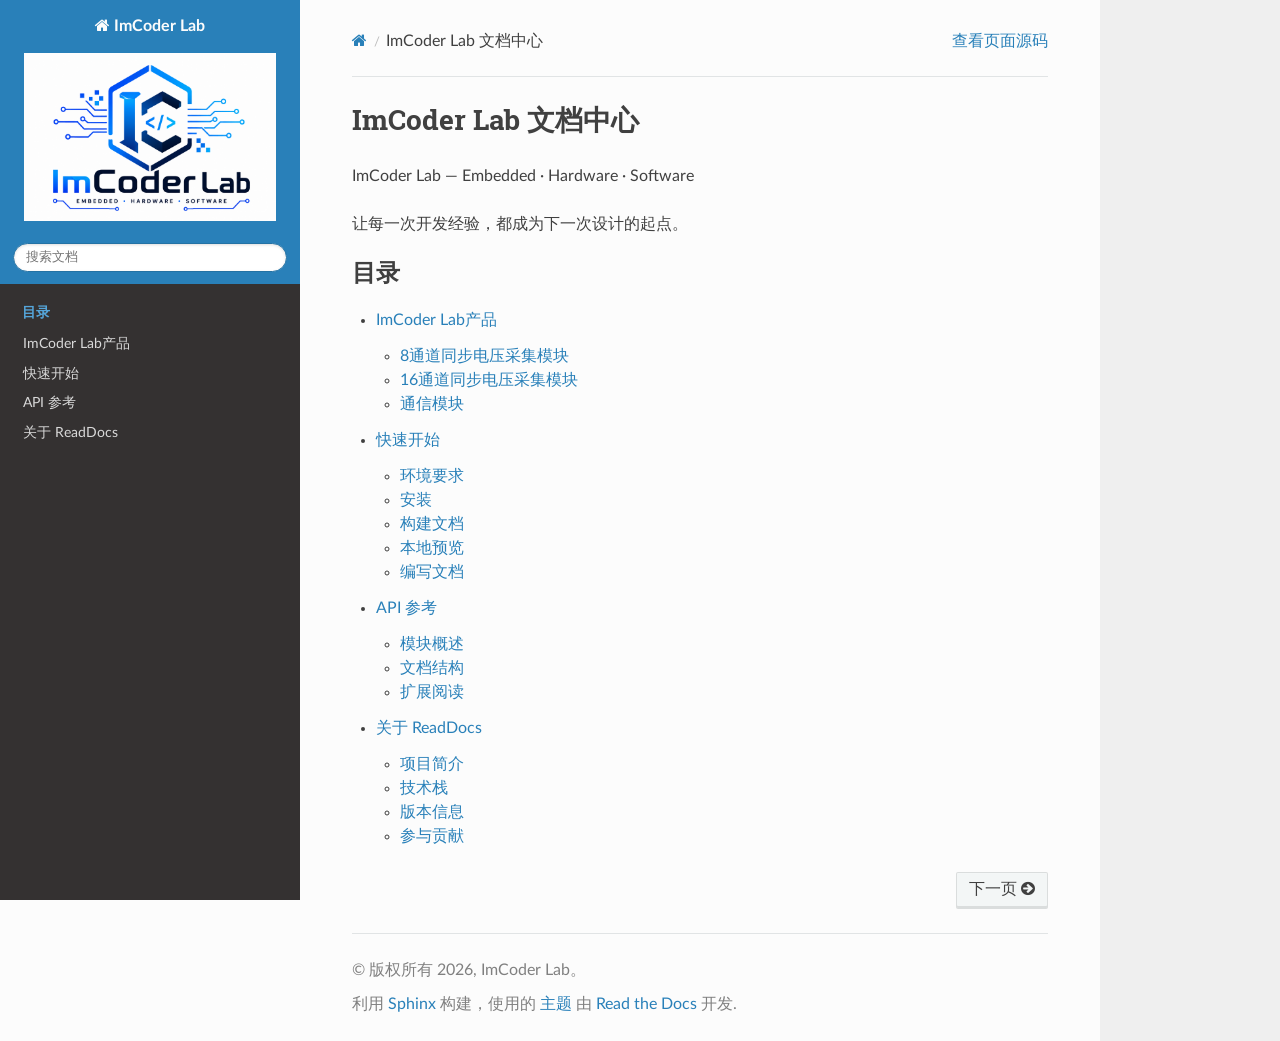
==== index.html @ 56fe459a "deploy: b90e2e3e01187cd145801e1b034f54eebf0fd75b" ====
<!DOCTYPE html>
<html class="writer-html5" lang="zh-CN" data-content_root="./">
<head>
  <meta charset="utf-8" /><meta name="viewport" content="width=device-width, initial-scale=1" />

  <meta name="viewport" content="width=device-width, initial-scale=1.0" />
  <title>ImCoder Lab 文档中心 &mdash; ImCoder Lab V1.0 文档</title>
      <link rel="stylesheet" type="text/css" href="_static/pygments.css?v=b86133f3" />
      <link rel="stylesheet" type="text/css" href="_static/css/theme.css?v=9edc463e" />
      <link rel="stylesheet" type="text/css" href="_static/custom.css?v=e322a08d" />

  
      <script src="_static/jquery.js?v=5d32c60e"></script>
      <script src="_static/_sphinx_javascript_frameworks_compat.js?v=2cd50e6c"></script>
      <script src="_static/documentation_options.js?v=3f0bcac8"></script>
      <script src="_static/doctools.js?v=fd6eb6e6"></script>
      <script src="_static/sphinx_highlight.js?v=6ffebe34"></script>
      <script src="_static/translations.js?v=540d3cec"></script>
    <script src="_static/js/theme.js"></script>
    <link rel="author" title="关于此文档" href="about.html" />
    <link rel="index" title="索引" href="genindex.html" />
    <link rel="search" title="搜索" href="search.html" />
    <link rel="next" title="ImCoder Lab产品" href="COYOO/index.html" /> 
</head>

<body class="wy-body-for-nav"> 
  <div class="wy-grid-for-nav">
    <nav data-toggle="wy-nav-shift" class="wy-nav-side">
      <div class="wy-side-scroll">
        <div class="wy-side-nav-search" >

          
          
          <a href="#" class="icon icon-home">
            ImCoder Lab
              <img src="_static/logo.svg" class="logo" alt="Logo"/>
          </a>
<div role="search">
  <form id="rtd-search-form" class="wy-form" action="search.html" method="get">
    <input type="text" name="q" placeholder="搜索文档" aria-label="搜索文档" />
    <input type="hidden" name="check_keywords" value="yes" />
    <input type="hidden" name="area" value="default" />
  </form>
</div>
        </div><div class="wy-menu wy-menu-vertical" data-spy="affix" role="navigation" aria-label="导航菜单">
              <p class="caption" role="heading"><span class="caption-text">目录</span></p>
<ul>
<li class="toctree-l1"><a class="reference internal" href="COYOO/index.html">ImCoder Lab产品</a></li>
<li class="toctree-l1"><a class="reference internal" href="quickstart.html">快速开始</a></li>
<li class="toctree-l1"><a class="reference internal" href="api.html">API 参考</a></li>
<li class="toctree-l1"><a class="reference internal" href="about.html">关于 ReadDocs</a></li>
</ul>

        </div>
      </div>
    </nav>

    <section data-toggle="wy-nav-shift" class="wy-nav-content-wrap"><nav class="wy-nav-top" aria-label="移动版导航菜单" >
          <i data-toggle="wy-nav-top" class="fa fa-bars"></i>
          <a href="#">ImCoder Lab</a>
      </nav>

      <div class="wy-nav-content">
        <div class="rst-content">
          <div role="navigation" aria-label="页面导航">
  <ul class="wy-breadcrumbs">
      <li><a href="#" class="icon icon-home" aria-label="Home"></a></li>
      <li class="breadcrumb-item active">ImCoder Lab 文档中心</li>
      <li class="wy-breadcrumbs-aside">
            <a href="_sources/index.rst.txt" rel="nofollow"> 查看页面源码</a>
      </li>
  </ul>
  <hr/>
</div>
          <div role="main" class="document" itemscope="itemscope" itemtype="http://schema.org/Article">
           <div itemprop="articleBody">
             
  <section id="imcoder-lab">
<h1>ImCoder Lab 文档中心<a class="headerlink" href="#imcoder-lab" title="链接到此标题。"></a></h1>
<p>ImCoder Lab — Embedded · Hardware · Software</p>
<p>让每一次开发经验，都成为下一次设计的起点。</p>
<div class="toctree-wrapper compound">
<p class="caption" role="heading"><span class="caption-text">目录</span></p>
<ul>
<li class="toctree-l1"><a class="reference internal" href="COYOO/index.html">ImCoder Lab产品</a><ul>
<li class="toctree-l2"><a class="reference internal" href="COYOO/COYOO.html">8通道同步电压采集模块</a></li>
<li class="toctree-l2"><a class="reference internal" href="COYOO/COYOO.html#id2">16通道同步电压采集模块</a></li>
<li class="toctree-l2"><a class="reference internal" href="COYOO/imod.html">通信模块</a></li>
</ul>
</li>
<li class="toctree-l1"><a class="reference internal" href="quickstart.html">快速开始</a><ul>
<li class="toctree-l2"><a class="reference internal" href="quickstart.html#id2">环境要求</a></li>
<li class="toctree-l2"><a class="reference internal" href="quickstart.html#id3">安装</a></li>
<li class="toctree-l2"><a class="reference internal" href="quickstart.html#id4">构建文档</a></li>
<li class="toctree-l2"><a class="reference internal" href="quickstart.html#id5">本地预览</a></li>
<li class="toctree-l2"><a class="reference internal" href="quickstart.html#id6">编写文档</a></li>
</ul>
</li>
<li class="toctree-l1"><a class="reference internal" href="api.html">API 参考</a><ul>
<li class="toctree-l2"><a class="reference internal" href="api.html#id1">模块概述</a></li>
<li class="toctree-l2"><a class="reference internal" href="api.html#id2">文档结构</a></li>
<li class="toctree-l2"><a class="reference internal" href="api.html#id3">扩展阅读</a></li>
</ul>
</li>
<li class="toctree-l1"><a class="reference internal" href="about.html">关于 ReadDocs</a><ul>
<li class="toctree-l2"><a class="reference internal" href="about.html#id1">项目简介</a></li>
<li class="toctree-l2"><a class="reference internal" href="about.html#id2">技术栈</a></li>
<li class="toctree-l2"><a class="reference internal" href="about.html#id3">版本信息</a></li>
<li class="toctree-l2"><a class="reference internal" href="about.html#id4">参与贡献</a></li>
</ul>
</li>
</ul>
</div>
</section>


           </div>
          </div>
          <footer><div class="rst-footer-buttons" role="navigation" aria-label="页脚">
        <a href="COYOO/index.html" class="btn btn-neutral float-right" title="ImCoder Lab产品" accesskey="n" rel="next">下一页 <span class="fa fa-arrow-circle-right" aria-hidden="true"></span></a>
    </div>

  <hr/>

  <div role="contentinfo">
    <p>&#169; 版权所有 2026, ImCoder Lab。</p>
  </div>

  利用 <a href="https://www.sphinx-doc.org/">Sphinx</a> 构建，使用的 
    <a href="https://github.com/readthedocs/sphinx_rtd_theme">主题</a>
    由 <a href="https://readthedocs.org">Read the Docs</a> 开发.
   

</footer>
        </div>
      </div>
    </section>
  </div>
  <script>
      jQuery(function () {
          SphinxRtdTheme.Navigation.enable(true);
      });
  </script> 

</body>
</html>
---- _static/pygments.css ----
pre { line-height: 125%; }
td.linenos .normal { color: inherit; background-color: transparent; padding-left: 5px; padding-right: 5px; }
span.linenos { color: inherit; background-color: transparent; padding-left: 5px; padding-right: 5px; }
td.linenos .special { color: #000000; background-color: #ffffc0; padding-left: 5px; padding-right: 5px; }
span.linenos.special { color: #000000; background-color: #ffffc0; padding-left: 5px; padding-right: 5px; }
.highlight .hll { background-color: #ffffcc }
.highlight { background: #f8f8f8; }
.highlight .c { color: #3D7B7B; font-style: italic } /* Comment */
.highlight .err { border: 1px solid #F00 } /* Error */
.highlight .k { color: #008000; font-weight: bold } /* Keyword */
.highlight .o { color: #666 } /* Operator */
.highlight .ch { color: #3D7B7B; font-style: italic } /* Comment.Hashbang */
.highlight .cm { color: #3D7B7B; font-style: italic } /* Comment.Multiline */
.highlight .cp { color: #9C6500 } /* Comment.Preproc */
.highlight .cpf { color: #3D7B7B; font-style: italic } /* Comment.PreprocFile */
.highlight .c1 { color: #3D7B7B; font-style: italic } /* Comment.Single */
.highlight .cs { color: #3D7B7B; font-style: italic } /* Comment.Special */
.highlight .gd { color: #A00000 } /* Generic.Deleted */
.highlight .ge { font-style: italic } /* Generic.Emph */
.highlight .ges { font-weight: bold; font-style: italic } /* Generic.EmphStrong */
.highlight .gr { color: #E40000 } /* Generic.Error */
.highlight .gh { color: #000080; font-weight: bold } /* Generic.Heading */
.highlight .gi { color: #008400 } /* Generic.Inserted */
.highlight .go { color: #717171 } /* Generic.Output */
.highlight .gp { color: #000080; font-weight: bold } /* Generic.Prompt */
.highlight .gs { font-weight: bold } /* Generic.Strong */
.highlight .gu { color: #800080; font-weight: bold } /* Generic.Subheading */
.highlight .gt { color: #04D } /* Generic.Traceback */
.highlight .kc { color: #008000; font-weight: bold } /* Keyword.Constant */
.highlight .kd { color: #008000; font-weight: bold } /* Keyword.Declaration */
.highlight .kn { color: #008000; font-weight: bold } /* Keyword.Namespace */
.highlight .kp { color: #008000 } /* Keyword.Pseudo */
.highlight .kr { color: #008000; font-weight: bold } /* Keyword.Reserved */
.highlight .kt { color: #B00040 } /* Keyword.Type */
.highlight .m { color: #666 } /* Literal.Number */
.highlight .s { color: #BA2121 } /* Literal.String */
.highlight .na { color: #687822 } /* Name.Attribute */
.highlight .nb { color: #008000 } /* Name.Builtin */
.highlight .nc { color: #00F; font-weight: bold } /* Name.Class */
.highlight .no { color: #800 } /* Name.Constant */
.highlight .nd { color: #A2F } /* Name.Decorator */
.highlight .ni { color: #717171; font-weight: bold } /* Name.Entity */
.highlight .ne { color: #CB3F38; font-weight: bold } /* Name.Exception */
.highlight .nf { color: #00F } /* Name.Function */
.highlight .nl { color: #767600 } /* Name.Label */
.highlight .nn { color: #00F; font-weight: bold } /* Name.Namespace */
.highlight .nt { color: #008000; font-weight: bold } /* Name.Tag */
.highlight .nv { color: #19177C } /* Name.Variable */
.highlight .ow { color: #A2F; font-weight: bold } /* Operator.Word */
.highlight .w { color: #BBB } /* Text.Whitespace */
.highlight .mb { color: #666 } /* Literal.Number.Bin */
.highlight .mf { color: #666 } /* Literal.Number.Float */
.highlight .mh { color: #666 } /* Literal.Number.Hex */
.highlight .mi { color: #666 } /* Literal.Number.Integer */
.highlight .mo { color: #666 } /* Literal.Number.Oct */
.highlight .sa { color: #BA2121 } /* Literal.String.Affix */
.highlight .sb { color: #BA2121 } /* Literal.String.Backtick */
.highlight .sc { color: #BA2121 } /* Literal.String.Char */
.highlight .dl { color: #BA2121 } /* Literal.String.Delimiter */
.highlight .sd { color: #BA2121; font-style: italic } /* Literal.String.Doc */
.highlight .s2 { color: #BA2121 } /* Literal.String.Double */
.highlight .se { color: #AA5D1F; font-weight: bold } /* Literal.String.Escape */
.highlight .sh { color: #BA2121 } /* Literal.String.Heredoc */
.highlight .si { color: #A45A77; font-weight: bold } /* Literal.String.Interpol */
.highlight .sx { color: #008000 } /* Literal.String.Other */
.highlight .sr { color: #A45A77 } /* Literal.String.Regex */
.highlight .s1 { color: #BA2121 } /* Literal.String.Single */
.highlight .ss { color: #19177C } /* Literal.String.Symbol */
.highlight .bp { color: #008000 } /* Name.Builtin.Pseudo */
.highlight .fm { color: #00F } /* Name.Function.Magic */
.highlight .vc { color: #19177C } /* Name.Variable.Class */
.highlight .vg { color: #19177C } /* Name.Variable.Global */
.highlight .vi { color: #19177C } /* Name.Variable.Instance */
.highlight .vm { color: #19177C } /* Name.Variable.Magic */
.highlight .il { color: #666 } /* Literal.Number.Integer.Long */
---- _static/css/theme.css ----
html{box-sizing:border-box}*,:after,:before{box-sizing:inherit}article,aside,details,figcaption,figure,footer,header,hgroup,nav,section{display:block}audio,canvas,video{display:inline-block;*display:inline;*zoom:1}[hidden],audio:not([controls]){display:none}*{-webkit-box-sizing:border-box;-moz-box-sizing:border-box;box-sizing:border-box}html{font-size:100%;-webkit-text-size-adjust:100%;-ms-text-size-adjust:100%}body{margin:0}a:active,a:hover{outline:0}abbr[title]{border-bottom:1px dotted}b,strong{font-weight:700}blockquote{margin:0}dfn{font-style:italic}ins{background:#ff9;text-decoration:none}ins,mark{color:#000}mark{background:#ff0;font-style:italic;font-weight:700}.rst-content code,.rst-content tt,code,kbd,pre,samp{font-family:monospace,serif;_font-family:courier new,monospace;font-size:1em}pre{white-space:pre}q{quotes:none}q:after,q:before{content:"";content:none}small{font-size:85%}sub,sup{font-size:75%;line-height:0;position:relative;vertical-align:baseline}sup{top:-.5em}sub{bottom:-.25em}dl,ol,ul{margin:0;padding:0;list-style:none;list-style-image:none}li{list-style:none}dd{margin:0}img{border:0;-ms-interpolation-mode:bicubic;vertical-align:middle;max-width:100%}svg:not(:root){overflow:hidden}figure,form{margin:0}label{cursor:pointer}button,input,select,textarea{font-size:100%;margin:0;vertical-align:baseline;*vertical-align:middle}button,input{line-height:normal}button,input[type=button],input[type=reset],input[type=submit]{cursor:pointer;-webkit-appearance:button;*overflow:visible}button[disabled],input[disabled]{cursor:default}input[type=search]{-webkit-appearance:textfield;-moz-box-sizing:content-box;-webkit-box-sizing:content-box;box-sizing:content-box}textarea{resize:vertical}table{border-collapse:collapse;border-spacing:0}td{vertical-align:top}.chromeframe{margin:.2em 0;background:#ccc;color:#000;padding:.2em 0}.ir{display:block;border:0;text-indent:-999em;overflow:hidden;background-color:transparent;background-repeat:no-repeat;text-align:left;direction:ltr;*line-height:0}.ir br{display:none}.hidden{display:none!important;visibility:hidden}.visuallyhidden{border:0;clip:rect(0 0 0 0);height:1px;margin:-1px;overflow:hidden;padding:0;position:absolute;width:1px}.visuallyhidden.focusable:active,.visuallyhidden.focusable:focus{clip:auto;height:auto;margin:0;overflow:visible;position:static;width:auto}.invisible{visibility:hidden}.relative{position:relative}big,small{font-size:100%}@media print{body,html,section{background:none!important}*{box-shadow:none!important;text-shadow:none!important;filter:none!important;-ms-filter:none!important}a,a:visited{text-decoration:underline}.ir a:after,a[href^="#"]:after,a[href^="javascript:"]:after{content:""}blockquote,pre{page-break-inside:avoid}thead{display:table-header-group}img,tr{page-break-inside:avoid}img{max-width:100%!important}@page{margin:.5cm}.rst-content .toctree-wrapper>p.caption,h2,h3,p{orphans:3;widows:3}.rst-content .toctree-wrapper>p.caption,h2,h3{page-break-after:avoid}}.btn,.fa:before,.icon:before,.rst-content .admonition,.rst-content .admonition-title:before,.rst-content .admonition-todo,.rst-content .attention,.rst-content .caution,.rst-content .code-block-caption .headerlink:before,.rst-content .danger,.rst-content .eqno .headerlink:before,.rst-content .error,.rst-content .hint,.rst-content .important,.rst-content .note,.rst-content .seealso,.rst-content .tip,.rst-content .warning,.rst-content code.download span:first-child:before,.rst-content dl dt .headerlink:before,.rst-content h1 .headerlink:before,.rst-content h2 .headerlink:before,.rst-content h3 .headerlink:before,.rst-content h4 .headerlink:before,.rst-content h5 .headerlink:before,.rst-content h6 .headerlink:before,.rst-content p.caption .headerlink:before,.rst-content p .headerlink:before,.rst-content table>caption .headerlink:before,.rst-content tt.download span:first-child:before,.wy-alert,.wy-dropdown .caret:before,.wy-inline-validate.wy-inline-validate-danger .wy-input-context:before,.wy-inline-validate.wy-inline-validate-info .wy-input-context:before,.wy-inline-validate.wy-inline-validate-success .wy-input-context:before,.wy-inline-validate.wy-inline-validate-warning .wy-input-context:before,.wy-menu-vertical li.current>a button.toctree-expand:before,.wy-menu-vertical li.on a button.toctree-expand:before,.wy-menu-vertical li button.toctree-expand:before,input[type=color],input[type=date],input[type=datetime-local],input[type=datetime],input[type=email],input[type=month],input[type=number],input[type=password],input[type=search],input[type=tel],input[type=text],input[type=time],input[type=url],input[type=week],select,textarea{-webkit-font-smoothing:antialiased}.clearfix{*zoom:1}.clearfix:after,.clearfix:before{display:table;content:""}.clearfix:after{clear:both}/*!
 *  Font Awesome 4.7.0 by @davegandy - http://fontawesome.io - @fontawesome
 *  License - http://fontawesome.io/license (Font: SIL OFL 1.1, CSS: MIT License)
 */@font-face{font-family:FontAwesome;src:url(fonts/fontawesome-webfont.eot?674f50d287a8c48dc19ba404d20fe713);src:url(fonts/fontawesome-webfont.eot?674f50d287a8c48dc19ba404d20fe713?#iefix&v=4.7.0) format("embedded-opentype"),url(fonts/fontawesome-webfont.woff2?af7ae505a9eed503f8b8e6982036873e) format("woff2"),url(fonts/fontawesome-webfont.woff?fee66e712a8a08eef5805a46892932ad) format("woff"),url(fonts/fontawesome-webfont.ttf?b06871f281fee6b241d60582ae9369b9) format("truetype"),url(fonts/fontawesome-webfont.svg?912ec66d7572ff821749319396470bde#fontawesomeregular) format("svg");font-weight:400;font-style:normal}.fa,.icon,.rst-content .admonition-title,.rst-content .code-block-caption .headerlink,.rst-content .eqno .headerlink,.rst-content code.download span:first-child,.rst-content dl dt .headerlink,.rst-content h1 .headerlink,.rst-content h2 .headerlink,.rst-content h3 .headerlink,.rst-content h4 .headerlink,.rst-content h5 .headerlink,.rst-content h6 .headerlink,.rst-content p.caption .headerlink,.rst-content p .headerlink,.rst-content table>caption .headerlink,.rst-content tt.download span:first-child,.wy-menu-vertical li.current>a button.toctree-expand,.wy-menu-vertical li.on a button.toctree-expand,.wy-menu-vertical li button.toctree-expand{display:inline-block;font:normal normal normal 14px/1 FontAwesome;font-size:inherit;text-rendering:auto;-webkit-font-smoothing:antialiased;-moz-osx-font-smoothing:grayscale}.fa-lg{font-size:1.33333em;line-height:.75em;vertical-align:-15%}.fa-2x{font-size:2em}.fa-3x{font-size:3em}.fa-4x{font-size:4em}.fa-5x{font-size:5em}.fa-fw{width:1.28571em;text-align:center}.fa-ul{padding-left:0;margin-left:2.14286em;list-style-type:none}.fa-ul>li{position:relative}.fa-li{position:absolute;left:-2.14286em;width:2.14286em;top:.14286em;text-align:center}.fa-li.fa-lg{left:-1.85714em}.fa-border{padding:.2em .25em .15em;border:.08em solid #eee;border-radius:.1em}.fa-pull-left{float:left}.fa-pull-right{float:right}.fa-pull-left.icon,.fa.fa-pull-left,.rst-content .code-block-caption .fa-pull-left.headerlink,.rst-content .eqno .fa-pull-left.headerlink,.rst-content .fa-pull-left.admonition-title,.rst-content code.download span.fa-pull-left:first-child,.rst-content dl dt .fa-pull-left.headerlink,.rst-content h1 .fa-pull-left.headerlink,.rst-content h2 .fa-pull-left.headerlink,.rst-content h3 .fa-pull-left.headerlink,.rst-content h4 .fa-pull-left.headerlink,.rst-content h5 .fa-pull-left.headerlink,.rst-content h6 .fa-pull-left.headerlink,.rst-content p .fa-pull-left.headerlink,.rst-content table>caption .fa-pull-left.headerlink,.rst-content tt.download span.fa-pull-left:first-child,.wy-menu-vertical li.current>a button.fa-pull-left.toctree-expand,.wy-menu-vertical li.on a button.fa-pull-left.toctree-expand,.wy-menu-vertical li button.fa-pull-left.toctree-expand{margin-right:.3em}.fa-pull-right.icon,.fa.fa-pull-right,.rst-content .code-block-caption .fa-pull-right.headerlink,.rst-content .eqno .fa-pull-right.headerlink,.rst-content .fa-pull-right.admonition-title,.rst-content code.download span.fa-pull-right:first-child,.rst-content dl dt .fa-pull-right.headerlink,.rst-content h1 .fa-pull-right.headerlink,.rst-content h2 .fa-pull-right.headerlink,.rst-content h3 .fa-pull-right.headerlink,.rst-content h4 .fa-pull-right.headerlink,.rst-content h5 .fa-pull-right.headerlink,.rst-content h6 .fa-pull-right.headerlink,.rst-content p .fa-pull-right.headerlink,.rst-content table>caption .fa-pull-right.headerlink,.rst-content tt.download span.fa-pull-right:first-child,.wy-menu-vertical li.current>a button.fa-pull-right.toctree-expand,.wy-menu-vertical li.on a button.fa-pull-right.toctree-expand,.wy-menu-vertical li button.fa-pull-right.toctree-expand{margin-left:.3em}.pull-right{float:right}.pull-left{float:left}.fa.pull-left,.pull-left.icon,.rst-content .code-block-caption .pull-left.headerlink,.rst-content .eqno .pull-left.headerlink,.rst-content .pull-left.admonition-title,.rst-content code.download span.pull-left:first-child,.rst-content dl dt .pull-left.headerlink,.rst-content h1 .pull-left.headerlink,.rst-content h2 .pull-left.headerlink,.rst-content h3 .pull-left.headerlink,.rst-content h4 .pull-left.headerlink,.rst-content h5 .pull-left.headerlink,.rst-content h6 .pull-left.headerlink,.rst-content p .pull-left.headerlink,.rst-content table>caption .pull-left.headerlink,.rst-content tt.download span.pull-left:first-child,.wy-menu-vertical li.current>a button.pull-left.toctree-expand,.wy-menu-vertical li.on a button.pull-left.toctree-expand,.wy-menu-vertical li button.pull-left.toctree-expand{margin-right:.3em}.fa.pull-right,.pull-right.icon,.rst-content .code-block-caption .pull-right.headerlink,.rst-content .eqno .pull-right.headerlink,.rst-content .pull-right.admonition-title,.rst-content code.download span.pull-right:first-child,.rst-content dl dt .pull-right.headerlink,.rst-content h1 .pull-right.headerlink,.rst-content h2 .pull-right.headerlink,.rst-content h3 .pull-right.headerlink,.rst-content h4 .pull-right.headerlink,.rst-content h5 .pull-right.headerlink,.rst-content h6 .pull-right.headerlink,.rst-content p .pull-right.headerlink,.rst-content table>caption .pull-right.headerlink,.rst-content tt.download span.pull-right:first-child,.wy-menu-vertical li.current>a button.pull-right.toctree-expand,.wy-menu-vertical li.on a button.pull-right.toctree-expand,.wy-menu-vertical li button.pull-right.toctree-expand{margin-left:.3em}.fa-spin{-webkit-animation:fa-spin 2s linear infinite;animation:fa-spin 2s linear infinite}.fa-pulse{-webkit-animation:fa-spin 1s steps(8) infinite;animation:fa-spin 1s steps(8) infinite}@-webkit-keyframes fa-spin{0%{-webkit-transform:rotate(0deg);transform:rotate(0deg)}to{-webkit-transform:rotate(359deg);transform:rotate(359deg)}}@keyframes fa-spin{0%{-webkit-transform:rotate(0deg);transform:rotate(0deg)}to{-webkit-transform:rotate(359deg);transform:rotate(359deg)}}.fa-rotate-90{-ms-filter:"progid:DXImageTransform.Microsoft.BasicImage(rotation=1)";-webkit-transform:rotate(90deg);-ms-transform:rotate(90deg);transform:rotate(90deg)}.fa-rotate-180{-ms-filter:"progid:DXImageTransform.Microsoft.BasicImage(rotation=2)";-webkit-transform:rotate(180deg);-ms-transform:rotate(180deg);transform:rotate(180deg)}.fa-rotate-270{-ms-filter:"progid:DXImageTransform.Microsoft.BasicImage(rotation=3)";-webkit-transform:rotate(270deg);-ms-transform:rotate(270deg);transform:rotate(270deg)}.fa-flip-horizontal{-ms-filter:"progid:DXImageTransform.Microsoft.BasicImage(rotation=0, mirror=1)";-webkit-transform:scaleX(-1);-ms-transform:scaleX(-1);transform:scaleX(-1)}.fa-flip-vertical{-ms-filter:"progid:DXImageTransform.Microsoft.BasicImage(rotation=2, mirror=1)";-webkit-transform:scaleY(-1);-ms-transform:scaleY(-1);transform:scaleY(-1)}:root .fa-flip-horizontal,:root .fa-flip-vertical,:root .fa-rotate-90,:root .fa-rotate-180,:root .fa-rotate-270{filter:none}.fa-stack{position:relative;display:inline-block;width:2em;height:2em;line-height:2em;vertical-align:middle}.fa-stack-1x,.fa-stack-2x{position:absolute;left:0;width:100%;text-align:center}.fa-stack-1x{line-height:inherit}.fa-stack-2x{font-size:2em}.fa-inverse{color:#fff}.fa-glass:before{content:""}.fa-music:before{content:""}.fa-search:before,.icon-search:before{content:""}.fa-envelope-o:before{content:""}.fa-heart:before{content:""}.fa-star:before{content:""}.fa-star-o:before{content:""}.fa-user:before{content:""}.fa-film:before{content:""}.fa-th-large:before{content:""}.fa-th:before{content:""}.fa-th-list:before{content:""}.fa-check:before{content:""}.fa-close:before,.fa-remove:before,.fa-times:before{content:""}.fa-search-plus:before{content:""}.fa-search-minus:before{content:""}.fa-power-off:before{content:""}.fa-signal:before{content:""}.fa-cog:before,.fa-gear:before{content:""}.fa-trash-o:before{content:""}.fa-home:before,.icon-home:before{content:""}.fa-file-o:before{content:""}.fa-clock-o:before{content:""}.fa-road:before{content:""}.fa-download:before,.rst-content code.download span:first-child:before,.rst-content tt.download span:first-child:before{content:""}.fa-arrow-circle-o-down:before{content:""}.fa-arrow-circle-o-up:before{content:""}.fa-inbox:before{content:""}.fa-play-circle-o:before{content:""}.fa-repeat:before,.fa-rotate-right:before{content:""}.fa-refresh:before{content:""}.fa-list-alt:before{content:""}.fa-lock:before{content:""}.fa-flag:before{content:""}.fa-headphones:before{content:""}.fa-volume-off:before{content:""}.fa-volume-down:before{content:""}.fa-volume-up:before{content:""}.fa-qrcode:before{content:""}.fa-barcode:before{content:""}.fa-tag:before{content:""}.fa-tags:before{content:""}.fa-book:before,.icon-book:before{content:""}.fa-bookmark:before{content:""}.fa-print:before{content:""}.fa-camera:before{content:""}.fa-font:before{content:""}.fa-bold:before{content:""}.fa-italic:before{content:""}.fa-text-height:before{content:""}.fa-text-width:before{content:""}.fa-align-left:before{content:""}.fa-align-center:before{content:""}.fa-align-right:before{content:""}.fa-align-justify:before{content:""}.fa-list:before{content:""}.fa-dedent:before,.fa-outdent:before{content:""}.fa-indent:before{content:""}.fa-video-camera:before{content:""}.fa-image:before,.fa-photo:before,.fa-picture-o:before{content:""}.fa-pencil:before{content:""}.fa-map-marker:before{content:""}.fa-adjust:before{content:""}.fa-tint:before{content:""}.fa-edit:before,.fa-pencil-square-o:before{content:""}.fa-share-square-o:before{content:""}.fa-check-square-o:before{content:""}.fa-arrows:before{content:""}.fa-step-backward:before{content:""}.fa-fast-backward:before{content:""}.fa-backward:before{content:""}.fa-play:before{content:""}.fa-pause:before{content:""}.fa-stop:before{content:""}.fa-forward:before{content:""}.fa-fast-forward:before{content:""}.fa-step-forward:before{content:""}.fa-eject:before{content:""}.fa-chevron-left:before{content:""}.fa-chevron-right:before{content:""}.fa-plus-circle:before{content:""}.fa-minus-circle:before{content:""}.fa-times-circle:before,.wy-inline-validate.wy-inline-validate-danger .wy-input-context:before{content:""}.fa-check-circle:before,.wy-inline-validate.wy-inline-validate-success .wy-input-context:before{content:""}.fa-question-circle:before{content:""}.fa-info-circle:before{content:""}.fa-crosshairs:before{content:""}.fa-times-circle-o:before{content:""}.fa-check-circle-o:before{content:""}.fa-ban:before{content:""}.fa-arrow-left:before{content:""}.fa-arrow-right:before{content:""}.fa-arrow-up:before{content:""}.fa-arrow-down:before{content:""}.fa-mail-forward:before,.fa-share:before{content:""}.fa-expand:before{content:""}.fa-compress:before{content:""}.fa-plus:before{content:""}.fa-minus:before{content:""}.fa-asterisk:before{content:""}.fa-exclamation-circle:before,.rst-content .admonition-title:before,.wy-inline-validate.wy-inline-validate-info .wy-input-context:before,.wy-inline-validate.wy-inline-validate-warning .wy-input-context:before{content:""}.fa-gift:before{content:""}.fa-leaf:before{content:""}.fa-fire:before,.icon-fire:before{content:""}.fa-eye:before{content:""}.fa-eye-slash:before{content:""}.fa-exclamation-triangle:before,.fa-warning:before{content:""}.fa-plane:before{content:""}.fa-calendar:before{content:""}.fa-random:before{content:""}.fa-comment:before{content:""}.fa-magnet:before{content:""}.fa-chevron-up:before{content:""}.fa-chevron-down:before{content:""}.fa-retweet:before{content:""}.fa-shopping-cart:before{content:""}.fa-folder:before{content:""}.fa-folder-open:before{content:""}.fa-arrows-v:before{content:""}.fa-arrows-h:before{content:""}.fa-bar-chart-o:before,.fa-bar-chart:before{content:""}.fa-twitter-square:before{content:""}.fa-facebook-square:before{content:""}.fa-camera-retro:before{content:""}.fa-key:before{content:""}.fa-cogs:before,.fa-gears:before{content:""}.fa-comments:before{content:""}.fa-thumbs-o-up:before{content:""}.fa-thumbs-o-down:before{content:""}.fa-star-half:before{content:""}.fa-heart-o:before{content:""}.fa-sign-out:before{content:""}.fa-linkedin-square:before{content:""}.fa-thumb-tack:before{content:""}.fa-external-link:before{content:""}.fa-sign-in:before{content:""}.fa-trophy:before{content:""}.fa-github-square:before{content:""}.fa-upload:before{content:""}.fa-lemon-o:before{content:""}.fa-phone:before{content:""}.fa-square-o:before{content:""}.fa-bookmark-o:before{content:""}.fa-phone-square:before{content:""}.fa-twitter:before{content:""}.fa-facebook-f:before,.fa-facebook:before{content:""}.fa-github:before,.icon-github:before{content:""}.fa-unlock:before{content:""}.fa-credit-card:before{content:""}.fa-feed:before,.fa-rss:before{content:""}.fa-hdd-o:before{content:""}.fa-bullhorn:before{content:""}.fa-bell:before{content:""}.fa-certificate:before{content:""}.fa-hand-o-right:before{content:""}.fa-hand-o-left:before{content:""}.fa-hand-o-up:before{content:""}.fa-hand-o-down:before{content:""}.fa-arrow-circle-left:before,.icon-circle-arrow-left:before{content:""}.fa-arrow-circle-right:before,.icon-circle-arrow-right:before{content:""}.fa-arrow-circle-up:before{content:""}.fa-arrow-circle-down:before{content:""}.fa-globe:before{content:""}.fa-wrench:before{content:""}.fa-tasks:before{content:""}.fa-filter:before{content:""}.fa-briefcase:before{content:""}.fa-arrows-alt:before{content:""}.fa-group:before,.fa-users:before{content:""}.fa-chain:before,.fa-link:before,.icon-link:before{content:""}.fa-cloud:before{content:""}.fa-flask:before{content:""}.fa-cut:before,.fa-scissors:before{content:""}.fa-copy:before,.fa-files-o:before{content:""}.fa-paperclip:before{content:""}.fa-floppy-o:before,.fa-save:before{content:""}.fa-square:before{content:""}.fa-bars:before,.fa-navicon:before,.fa-reorder:before{content:""}.fa-list-ul:before{content:""}.fa-list-ol:before{content:""}.fa-strikethrough:before{content:""}.fa-underline:before{content:""}.fa-table:before{content:""}.fa-magic:before{content:""}.fa-truck:before{content:""}.fa-pinterest:before{content:""}.fa-pinterest-square:before{content:""}.fa-google-plus-square:before{content:""}.fa-google-plus:before{content:""}.fa-money:before{content:""}.fa-caret-down:before,.icon-caret-down:before,.wy-dropdown .caret:before{content:""}.fa-caret-up:before{content:""}.fa-caret-left:before{content:""}.fa-caret-right:before{content:""}.fa-columns:before{content:""}.fa-sort:before,.fa-unsorted:before{content:""}.fa-sort-desc:before,.fa-sort-down:before{content:""}.fa-sort-asc:before,.fa-sort-up:before{content:""}.fa-envelope:before{content:""}.fa-linkedin:before{content:""}.fa-rotate-left:before,.fa-undo:before{content:""}.fa-gavel:before,.fa-legal:before{content:""}.fa-dashboard:before,.fa-tachometer:before{content:""}.fa-comment-o:before{content:""}.fa-comments-o:before{content:""}.fa-bolt:before,.fa-flash:before{content:""}.fa-sitemap:before{content:""}.fa-umbrella:before{content:""}.fa-clipboard:before,.fa-paste:before{content:""}.fa-lightbulb-o:before{content:""}.fa-exchange:before{content:""}.fa-cloud-download:before{content:""}.fa-cloud-upload:before{content:""}.fa-user-md:before{content:""}.fa-stethoscope:before{content:""}.fa-suitcase:before{content:""}.fa-bell-o:before{content:""}.fa-coffee:before{content:""}.fa-cutlery:before{content:""}.fa-file-text-o:before{content:""}.fa-building-o:before{content:""}.fa-hospital-o:before{content:""}.fa-ambulance:before{content:""}.fa-medkit:before{content:""}.fa-fighter-jet:before{content:""}.fa-beer:before{content:""}.fa-h-square:before{content:""}.fa-plus-square:before{content:""}.fa-angle-double-left:before{content:""}.fa-angle-double-right:before{content:""}.fa-angle-double-up:before{content:""}.fa-angle-double-down:before{content:""}.fa-angle-left:before{content:""}.fa-angle-right:before{content:""}.fa-angle-up:before{content:""}.fa-angle-down:before{content:""}.fa-desktop:before{content:""}.fa-laptop:before{content:""}.fa-tablet:before{content:""}.fa-mobile-phone:before,.fa-mobile:before{content:""}.fa-circle-o:before{content:""}.fa-quote-left:before{content:""}.fa-quote-right:before{content:""}.fa-spinner:before{content:""}.fa-circle:before{content:""}.fa-mail-reply:before,.fa-reply:before{content:""}.fa-github-alt:before{content:""}.fa-folder-o:before{content:""}.fa-folder-open-o:before{content:""}.fa-smile-o:before{content:""}.fa-frown-o:before{content:""}.fa-meh-o:before{content:""}.fa-gamepad:before{content:""}.fa-keyboard-o:before{content:""}.fa-flag-o:before{content:""}.fa-flag-checkered:before{content:""}.fa-terminal:before{content:""}.fa-code:before{content:""}.fa-mail-reply-all:before,.fa-reply-all:before{content:""}.fa-star-half-empty:before,.fa-star-half-full:before,.fa-star-half-o:before{content:""}.fa-location-arrow:before{content:""}.fa-crop:before{content:""}.fa-code-fork:before{content:""}.fa-chain-broken:before,.fa-unlink:before{content:""}.fa-question:before{content:""}.fa-info:before{content:""}.fa-exclamation:before{content:""}.fa-superscript:before{content:""}.fa-subscript:before{content:""}.fa-eraser:before{content:""}.fa-puzzle-piece:before{content:""}.fa-microphone:before{content:""}.fa-microphone-slash:before{content:""}.fa-shield:before{content:""}.fa-calendar-o:before{content:""}.fa-fire-extinguisher:before{content:""}.fa-rocket:before{content:""}.fa-maxcdn:before{content:""}.fa-chevron-circle-left:before{content:""}.fa-chevron-circle-right:before{content:""}.fa-chevron-circle-up:before{content:""}.fa-chevron-circle-down:before{content:""}.fa-html5:before{content:""}.fa-css3:before{content:""}.fa-anchor:before{content:""}.fa-unlock-alt:before{content:""}.fa-bullseye:before{content:""}.fa-ellipsis-h:before{content:""}.fa-ellipsis-v:before{content:""}.fa-rss-square:before{content:""}.fa-play-circle:before{content:""}.fa-ticket:before{content:""}.fa-minus-square:before{content:""}.fa-minus-square-o:before,.wy-menu-vertical li.current>a button.toctree-expand:before,.wy-menu-vertical li.on a button.toctree-expand:before{content:""}.fa-level-up:before{content:""}.fa-level-down:before{content:""}.fa-check-square:before{content:""}.fa-pencil-square:before{content:""}.fa-external-link-square:before{content:""}.fa-share-square:before{content:""}.fa-compass:before{content:""}.fa-caret-square-o-down:before,.fa-toggle-down:before{content:""}.fa-caret-square-o-up:before,.fa-toggle-up:before{content:""}.fa-caret-square-o-right:before,.fa-toggle-right:before{content:""}.fa-eur:before,.fa-euro:before{content:""}.fa-gbp:before{content:""}.fa-dollar:before,.fa-usd:before{content:""}.fa-inr:before,.fa-rupee:before{content:""}.fa-cny:before,.fa-jpy:before,.fa-rmb:before,.fa-yen:before{content:""}.fa-rouble:before,.fa-rub:before,.fa-ruble:before{content:""}.fa-krw:before,.fa-won:before{content:""}.fa-bitcoin:before,.fa-btc:before{content:""}.fa-file:before{content:""}.fa-file-text:before{content:""}.fa-sort-alpha-asc:before{content:""}.fa-sort-alpha-desc:before{content:""}.fa-sort-amount-asc:before{content:""}.fa-sort-amount-desc:before{content:""}.fa-sort-numeric-asc:before{content:""}.fa-sort-numeric-desc:before{content:""}.fa-thumbs-up:before{content:""}.fa-thumbs-down:before{content:""}.fa-youtube-square:before{content:""}.fa-youtube:before{content:""}.fa-xing:before{content:""}.fa-xing-square:before{content:""}.fa-youtube-play:before{content:""}.fa-dropbox:before{content:""}.fa-stack-overflow:before{content:""}.fa-instagram:before{content:""}.fa-flickr:before{content:""}.fa-adn:before{content:""}.fa-bitbucket:before,.icon-bitbucket:before{content:""}.fa-bitbucket-square:before{content:""}.fa-tumblr:before{content:""}.fa-tumblr-square:before{content:""}.fa-long-arrow-down:before{content:""}.fa-long-arrow-up:before{content:""}.fa-long-arrow-left:before{content:""}.fa-long-arrow-right:before{content:""}.fa-apple:before{content:""}.fa-windows:before{content:""}.fa-android:before{content:""}.fa-linux:before{content:""}.fa-dribbble:before{content:""}.fa-skype:before{content:""}.fa-foursquare:before{content:""}.fa-trello:before{content:""}.fa-female:before{content:""}.fa-male:before{content:""}.fa-gittip:before,.fa-gratipay:before{content:""}.fa-sun-o:before{content:""}.fa-moon-o:before{content:""}.fa-archive:before{content:""}.fa-bug:before{content:""}.fa-vk:before{content:""}.fa-weibo:before{content:""}.fa-renren:before{content:""}.fa-pagelines:before{content:""}.fa-stack-exchange:before{content:""}.fa-arrow-circle-o-right:before{content:""}.fa-arrow-circle-o-left:before{content:""}.fa-caret-square-o-left:before,.fa-toggle-left:before{content:""}.fa-dot-circle-o:before{content:""}.fa-wheelchair:before{content:""}.fa-vimeo-square:before{content:""}.fa-try:before,.fa-turkish-lira:before{content:""}.fa-plus-square-o:before,.wy-menu-vertical li button.toctree-expand:before{content:""}.fa-space-shuttle:before{content:""}.fa-slack:before{content:""}.fa-envelope-square:before{content:""}.fa-wordpress:before{content:""}.fa-openid:before{content:""}.fa-bank:before,.fa-institution:before,.fa-university:before{content:""}.fa-graduation-cap:before,.fa-mortar-board:before{content:""}.fa-yahoo:before{content:""}.fa-google:before{content:""}.fa-reddit:before{content:""}.fa-reddit-square:before{content:""}.fa-stumbleupon-circle:before{content:""}.fa-stumbleupon:before{content:""}.fa-delicious:before{content:""}.fa-digg:before{content:""}.fa-pied-piper-pp:before{content:""}.fa-pied-piper-alt:before{content:""}.fa-drupal:before{content:""}.fa-joomla:before{content:""}.fa-language:before{content:""}.fa-fax:before{content:""}.fa-building:before{content:""}.fa-child:before{content:""}.fa-paw:before{content:""}.fa-spoon:before{content:""}.fa-cube:before{content:""}.fa-cubes:before{content:""}.fa-behance:before{content:""}.fa-behance-square:before{content:""}.fa-steam:before{content:""}.fa-steam-square:before{content:""}.fa-recycle:before{content:""}.fa-automobile:before,.fa-car:before{content:""}.fa-cab:before,.fa-taxi:before{content:""}.fa-tree:before{content:""}.fa-spotify:before{content:""}.fa-deviantart:before{content:""}.fa-soundcloud:before{content:""}.fa-database:before{content:""}.fa-file-pdf-o:before{content:""}.fa-file-word-o:before{content:""}.fa-file-excel-o:before{content:""}.fa-file-powerpoint-o:before{content:""}.fa-file-image-o:before,.fa-file-photo-o:before,.fa-file-picture-o:before{content:""}.fa-file-archive-o:before,.fa-file-zip-o:before{content:""}.fa-file-audio-o:before,.fa-file-sound-o:before{content:""}.fa-file-movie-o:before,.fa-file-video-o:before{content:""}.fa-file-code-o:before{content:""}.fa-vine:before{content:""}.fa-codepen:before{content:""}.fa-jsfiddle:before{content:""}.fa-life-bouy:before,.fa-life-buoy:before,.fa-life-ring:before,.fa-life-saver:before,.fa-support:before{content:""}.fa-circle-o-notch:before{content:""}.fa-ra:before,.fa-rebel:before,.fa-resistance:before{content:""}.fa-empire:before,.fa-ge:before{content:""}.fa-git-square:before{content:""}.fa-git:before{content:""}.fa-hacker-news:before,.fa-y-combinator-square:before,.fa-yc-square:before{content:""}.fa-tencent-weibo:before{content:""}.fa-qq:before{content:""}.fa-wechat:before,.fa-weixin:before{content:""}.fa-paper-plane:before,.fa-send:before{content:""}.fa-paper-plane-o:before,.fa-send-o:before{content:""}.fa-history:before{content:""}.fa-circle-thin:before{content:""}.fa-header:before{content:""}.fa-paragraph:before{content:""}.fa-sliders:before{content:""}.fa-share-alt:before{content:""}.fa-share-alt-square:before{content:""}.fa-bomb:before{content:""}.fa-futbol-o:before,.fa-soccer-ball-o:before{content:""}.fa-tty:before{content:""}.fa-binoculars:before{content:""}.fa-plug:before{content:""}.fa-slideshare:before{content:""}.fa-twitch:before{content:""}.fa-yelp:before{content:""}.fa-newspaper-o:before{content:""}.fa-wifi:before{content:""}.fa-calculator:before{content:""}.fa-paypal:before{content:""}.fa-google-wallet:before{content:""}.fa-cc-visa:before{content:""}.fa-cc-mastercard:before{content:""}.fa-cc-discover:before{content:""}.fa-cc-amex:before{content:""}.fa-cc-paypal:before{content:""}.fa-cc-stripe:before{content:""}.fa-bell-slash:before{content:""}.fa-bell-slash-o:before{content:""}.fa-trash:before{content:""}.fa-copyright:before{content:""}.fa-at:before{content:""}.fa-eyedropper:before{content:""}.fa-paint-brush:before{content:""}.fa-birthday-cake:before{content:""}.fa-area-chart:before{content:""}.fa-pie-chart:before{content:""}.fa-line-chart:before{content:""}.fa-lastfm:before{content:""}.fa-lastfm-square:before{content:""}.fa-toggle-off:before{content:""}.fa-toggle-on:before{content:""}.fa-bicycle:before{content:""}.fa-bus:before{content:""}.fa-ioxhost:before{content:""}.fa-angellist:before{content:""}.fa-cc:before{content:""}.fa-ils:before,.fa-shekel:before,.fa-sheqel:before{content:""}.fa-meanpath:before{content:""}.fa-buysellads:before{content:""}.fa-connectdevelop:before{content:""}.fa-dashcube:before{content:""}.fa-forumbee:before{content:""}.fa-leanpub:before{content:""}.fa-sellsy:before{content:""}.fa-shirtsinbulk:before{content:""}.fa-simplybuilt:before{content:""}.fa-skyatlas:before{content:""}.fa-cart-plus:before{content:""}.fa-cart-arrow-down:before{content:""}.fa-diamond:before{content:""}.fa-ship:before{content:""}.fa-user-secret:before{content:""}.fa-motorcycle:before{content:""}.fa-street-view:before{content:""}.fa-heartbeat:before{content:""}.fa-venus:before{content:""}.fa-mars:before{content:""}.fa-mercury:before{content:""}.fa-intersex:before,.fa-transgender:before{content:""}.fa-transgender-alt:before{content:""}.fa-venus-double:before{content:""}.fa-mars-double:before{content:""}.fa-venus-mars:before{content:""}.fa-mars-stroke:before{content:""}.fa-mars-stroke-v:before{content:""}.fa-mars-stroke-h:before{content:""}.fa-neuter:before{content:""}.fa-genderless:before{content:""}.fa-facebook-official:before{content:""}.fa-pinterest-p:before{content:""}.fa-whatsapp:before{content:""}.fa-server:before{content:""}.fa-user-plus:before{content:""}.fa-user-times:before{content:""}.fa-bed:before,.fa-hotel:before{content:""}.fa-viacoin:before{content:""}.fa-train:before{content:""}.fa-subway:before{content:""}.fa-medium:before{content:""}.fa-y-combinator:before,.fa-yc:before{content:""}.fa-optin-monster:before{content:""}.fa-opencart:before{content:""}.fa-expeditedssl:before{content:""}.fa-battery-4:before,.fa-battery-full:before,.fa-battery:before{content:""}.fa-battery-3:before,.fa-battery-three-quarters:before{content:""}.fa-battery-2:before,.fa-battery-half:before{content:""}.fa-battery-1:before,.fa-battery-quarter:before{content:""}.fa-battery-0:before,.fa-battery-empty:before{content:""}.fa-mouse-pointer:before{content:""}.fa-i-cursor:before{content:""}.fa-object-group:before{content:""}.fa-object-ungroup:before{content:""}.fa-sticky-note:before{content:""}.fa-sticky-note-o:before{content:""}.fa-cc-jcb:before{content:""}.fa-cc-diners-club:before{content:""}.fa-clone:before{content:""}.fa-balance-scale:before{content:""}.fa-hourglass-o:before{content:""}.fa-hourglass-1:before,.fa-hourglass-start:before{content:""}.fa-hourglass-2:before,.fa-hourglass-half:before{content:""}.fa-hourglass-3:before,.fa-hourglass-end:before{content:""}.fa-hourglass:before{content:""}.fa-hand-grab-o:before,.fa-hand-rock-o:before{content:""}.fa-hand-paper-o:before,.fa-hand-stop-o:before{content:""}.fa-hand-scissors-o:before{content:""}.fa-hand-lizard-o:before{content:""}.fa-hand-spock-o:before{content:""}.fa-hand-pointer-o:before{content:""}.fa-hand-peace-o:before{content:""}.fa-trademark:before{content:""}.fa-registered:before{content:""}.fa-creative-commons:before{content:""}.fa-gg:before{content:""}.fa-gg-circle:before{content:""}.fa-tripadvisor:before{content:""}.fa-odnoklassniki:before{content:""}.fa-odnoklassniki-square:before{content:""}.fa-get-pocket:before{content:""}.fa-wikipedia-w:before{content:""}.fa-safari:before{content:""}.fa-chrome:before{content:""}.fa-firefox:before{content:""}.fa-opera:before{content:""}.fa-internet-explorer:before{content:""}.fa-television:before,.fa-tv:before{content:""}.fa-contao:before{content:""}.fa-500px:before{content:""}.fa-amazon:before{content:""}.fa-calendar-plus-o:before{content:""}.fa-calendar-minus-o:before{content:""}.fa-calendar-times-o:before{content:""}.fa-calendar-check-o:before{content:""}.fa-industry:before{content:""}.fa-map-pin:before{content:""}.fa-map-signs:before{content:""}.fa-map-o:before{content:""}.fa-map:before{content:""}.fa-commenting:before{content:""}.fa-commenting-o:before{content:""}.fa-houzz:before{content:""}.fa-vimeo:before{content:""}.fa-black-tie:before{content:""}.fa-fonticons:before{content:""}.fa-reddit-alien:before{content:""}.fa-edge:before{content:""}.fa-credit-card-alt:before{content:""}.fa-codiepie:before{content:""}.fa-modx:before{content:""}.fa-fort-awesome:before{content:""}.fa-usb:before{content:""}.fa-product-hunt:before{content:""}.fa-mixcloud:before{content:""}.fa-scribd:before{content:""}.fa-pause-circle:before{content:""}.fa-pause-circle-o:before{content:""}.fa-stop-circle:before{content:""}.fa-stop-circle-o:before{content:""}.fa-shopping-bag:before{content:""}.fa-shopping-basket:before{content:""}.fa-hashtag:before{content:""}.fa-bluetooth:before{content:""}.fa-bluetooth-b:before{content:""}.fa-percent:before{content:""}.fa-gitlab:before,.icon-gitlab:before{content:""}.fa-wpbeginner:before{content:""}.fa-wpforms:before{content:""}.fa-envira:before{content:""}.fa-universal-access:before{content:""}.fa-wheelchair-alt:before{content:""}.fa-question-circle-o:before{content:""}.fa-blind:before{content:""}.fa-audio-description:before{content:""}.fa-volume-control-phone:before{content:""}.fa-braille:before{content:""}.fa-assistive-listening-systems:before{content:""}.fa-american-sign-language-interpreting:before,.fa-asl-interpreting:before{content:""}.fa-deaf:before,.fa-deafness:before,.fa-hard-of-hearing:before{content:""}.fa-glide:before{content:""}.fa-glide-g:before{content:""}.fa-sign-language:before,.fa-signing:before{content:""}.fa-low-vision:before{content:""}.fa-viadeo:before{content:""}.fa-viadeo-square:before{content:""}.fa-snapchat:before{content:""}.fa-snapchat-ghost:before{content:""}.fa-snapchat-square:before{content:""}.fa-pied-piper:before{content:""}.fa-first-order:before{content:""}.fa-yoast:before{content:""}.fa-themeisle:before{content:""}.fa-google-plus-circle:before,.fa-google-plus-official:before{content:""}.fa-fa:before,.fa-font-awesome:before{content:""}.fa-handshake-o:before{content:""}.fa-envelope-open:before{content:""}.fa-envelope-open-o:before{content:""}.fa-linode:before{content:""}.fa-address-book:before{content:""}.fa-address-book-o:before{content:""}.fa-address-card:before,.fa-vcard:before{content:""}.fa-address-card-o:before,.fa-vcard-o:before{content:""}.fa-user-circle:before{content:""}.fa-user-circle-o:before{content:""}.fa-user-o:before{content:""}.fa-id-badge:before{content:""}.fa-drivers-license:before,.fa-id-card:before{content:""}.fa-drivers-license-o:before,.fa-id-card-o:before{content:""}.fa-quora:before{content:""}.fa-free-code-camp:before{content:""}.fa-telegram:before{content:""}.fa-thermometer-4:before,.fa-thermometer-full:before,.fa-thermometer:before{content:""}.fa-thermometer-3:before,.fa-thermometer-three-quarters:before{content:""}.fa-thermometer-2:before,.fa-thermometer-half:before{content:""}.fa-thermometer-1:before,.fa-thermometer-quarter:before{content:""}.fa-thermometer-0:before,.fa-thermometer-empty:before{content:""}.fa-shower:before{content:""}.fa-bath:before,.fa-bathtub:before,.fa-s15:before{content:""}.fa-podcast:before{content:""}.fa-window-maximize:before{content:""}.fa-window-minimize:before{content:""}.fa-window-restore:before{content:""}.fa-times-rectangle:before,.fa-window-close:before{content:""}.fa-times-rectangle-o:before,.fa-window-close-o:before{content:""}.fa-bandcamp:before{content:""}.fa-grav:before{content:""}.fa-etsy:before{content:""}.fa-imdb:before{content:""}.fa-ravelry:before{content:""}.fa-eercast:before{content:""}.fa-microchip:before{content:""}.fa-snowflake-o:before{content:""}.fa-superpowers:before{content:""}.fa-wpexplorer:before{content:""}.fa-meetup:before{content:""}.sr-only{position:absolute;width:1px;height:1px;padding:0;margin:-1px;overflow:hidden;clip:rect(0,0,0,0);border:0}.sr-only-focusable:active,.sr-only-focusable:focus{position:static;width:auto;height:auto;margin:0;overflow:visible;clip:auto}.fa,.icon,.rst-content .admonition-title,.rst-content .code-block-caption .headerlink,.rst-content .eqno .headerlink,.rst-content code.download span:first-child,.rst-content dl dt .headerlink,.rst-content h1 .headerlink,.rst-content h2 .headerlink,.rst-content h3 .headerlink,.rst-content h4 .headerlink,.rst-content h5 .headerlink,.rst-content h6 .headerlink,.rst-content p.caption .headerlink,.rst-content p .headerlink,.rst-content table>caption .headerlink,.rst-content tt.download span:first-child,.wy-dropdown .caret,.wy-inline-validate.wy-inline-validate-danger .wy-input-context,.wy-inline-validate.wy-inline-validate-info .wy-input-context,.wy-inline-validate.wy-inline-validate-success .wy-input-context,.wy-inline-validate.wy-inline-validate-warning .wy-input-context,.wy-menu-vertical li.current>a button.toctree-expand,.wy-menu-vertical li.on a button.toctree-expand,.wy-menu-vertical li button.toctree-expand{font-family:inherit}.fa:before,.icon:before,.rst-content .admonition-title:before,.rst-content .code-block-caption .headerlink:before,.rst-content .eqno .headerlink:before,.rst-content code.download span:first-child:before,.rst-content dl dt .headerlink:before,.rst-content h1 .headerlink:before,.rst-content h2 .headerlink:before,.rst-content h3 .headerlink:before,.rst-content h4 .headerlink:before,.rst-content h5 .headerlink:before,.rst-content h6 .headerlink:before,.rst-content p.caption .headerlink:before,.rst-content p .headerlink:before,.rst-content table>caption .headerlink:before,.rst-content tt.download span:first-child:before,.wy-dropdown .caret:before,.wy-inline-validate.wy-inline-validate-danger .wy-input-context:before,.wy-inline-validate.wy-inline-validate-info .wy-input-context:before,.wy-inline-validate.wy-inline-validate-success .wy-input-context:before,.wy-inline-validate.wy-inline-validate-warning .wy-input-context:before,.wy-menu-vertical li.current>a button.toctree-expand:before,.wy-menu-vertical li.on a button.toctree-expand:before,.wy-menu-vertical li button.toctree-expand:before{font-family:FontAwesome;display:inline-block;font-style:normal;font-weight:400;line-height:1;text-decoration:inherit}.rst-content .code-block-caption a .headerlink,.rst-content .eqno a .headerlink,.rst-content a .admonition-title,.rst-content code.download a span:first-child,.rst-content dl dt a .headerlink,.rst-content h1 a .headerlink,.rst-content h2 a .headerlink,.rst-content h3 a .headerlink,.rst-content h4 a .headerlink,.rst-content h5 a .headerlink,.rst-content h6 a .headerlink,.rst-content p.caption a .headerlink,.rst-content p a .headerlink,.rst-content table>caption a .headerlink,.rst-content tt.download a span:first-child,.wy-menu-vertical li.current>a button.toctree-expand,.wy-menu-vertical li.on a button.toctree-expand,.wy-menu-vertical li a button.toctree-expand,a .fa,a .icon,a .rst-content .admonition-title,a .rst-content .code-block-caption .headerlink,a .rst-content .eqno .headerlink,a .rst-content code.download span:first-child,a .rst-content dl dt .headerlink,a .rst-content h1 .headerlink,a .rst-content h2 .headerlink,a .rst-content h3 .headerlink,a .rst-content h4 .headerlink,a .rst-content h5 .headerlink,a .rst-content h6 .headerlink,a .rst-content p.caption .headerlink,a .rst-content p .headerlink,a .rst-content table>caption .headerlink,a .rst-content tt.download span:first-child,a .wy-menu-vertical li button.toctree-expand{display:inline-block;text-decoration:inherit}.btn .fa,.btn .icon,.btn .rst-content .admonition-title,.btn .rst-content .code-block-caption .headerlink,.btn .rst-content .eqno .headerlink,.btn .rst-content code.download span:first-child,.btn .rst-content dl dt .headerlink,.btn .rst-content h1 .headerlink,.btn .rst-content h2 .headerlink,.btn .rst-content h3 .headerlink,.btn .rst-content h4 .headerlink,.btn .rst-content h5 .headerlink,.btn .rst-content h6 .headerlink,.btn .rst-content p .headerlink,.btn .rst-content table>caption .headerlink,.btn .rst-content tt.download span:first-child,.btn .wy-menu-vertical li.current>a button.toctree-expand,.btn .wy-menu-vertical li.on a button.toctree-expand,.btn .wy-menu-vertical li button.toctree-expand,.nav .fa,.nav .icon,.nav .rst-content .admonition-title,.nav .rst-content .code-block-caption .headerlink,.nav .rst-content .eqno .headerlink,.nav .rst-content code.download span:first-child,.nav .rst-content dl dt .headerlink,.nav .rst-content h1 .headerlink,.nav .rst-content h2 .headerlink,.nav .rst-content h3 .headerlink,.nav .rst-content h4 .headerlink,.nav .rst-content h5 .headerlink,.nav .rst-content h6 .headerlink,.nav .rst-content p .headerlink,.nav .rst-content table>caption .headerlink,.nav .rst-content tt.download span:first-child,.nav .wy-menu-vertical li.current>a button.toctree-expand,.nav .wy-menu-vertical li.on a button.toctree-expand,.nav .wy-menu-vertical li button.toctree-expand,.rst-content .btn .admonition-title,.rst-content .code-block-caption .btn .headerlink,.rst-content .code-block-caption .nav .headerlink,.rst-content .eqno .btn .headerlink,.rst-content .eqno .nav .headerlink,.rst-content .nav .admonition-title,.rst-content code.download .btn span:first-child,.rst-content code.download .nav span:first-child,.rst-content dl dt .btn .headerlink,.rst-content dl dt .nav .headerlink,.rst-content h1 .btn .headerlink,.rst-content h1 .nav .headerlink,.rst-content h2 .btn .headerlink,.rst-content h2 .nav .headerlink,.rst-content h3 .btn .headerlink,.rst-content h3 .nav .headerlink,.rst-content h4 .btn .headerlink,.rst-content h4 .nav .headerlink,.rst-content h5 .btn .headerlink,.rst-content h5 .nav .headerlink,.rst-content h6 .btn .headerlink,.rst-content h6 .nav .headerlink,.rst-content p .btn .headerlink,.rst-content p .nav .headerlink,.rst-content table>caption .btn .headerlink,.rst-content table>caption .nav .headerlink,.rst-content tt.download .btn span:first-child,.rst-content tt.download .nav span:first-child,.wy-menu-vertical li .btn button.toctree-expand,.wy-menu-vertical li.current>a .btn button.toctree-expand,.wy-menu-vertical li.current>a .nav button.toctree-expand,.wy-menu-vertical li .nav button.toctree-expand,.wy-menu-vertical li.on a .btn button.toctree-expand,.wy-menu-vertical li.on a .nav button.toctree-expand{display:inline}.btn .fa-large.icon,.btn .fa.fa-large,.btn .rst-content .code-block-caption .fa-large.headerlink,.btn .rst-content .eqno .fa-large.headerlink,.btn .rst-content .fa-large.admonition-title,.btn .rst-content code.download span.fa-large:first-child,.btn .rst-content dl dt .fa-large.headerlink,.btn .rst-content h1 .fa-large.headerlink,.btn .rst-content h2 .fa-large.headerlink,.btn .rst-content h3 .fa-large.headerlink,.btn .rst-content h4 .fa-large.headerlink,.btn .rst-content h5 .fa-large.headerlink,.btn .rst-content h6 .fa-large.headerlink,.btn .rst-content p .fa-large.headerlink,.btn .rst-content table>caption .fa-large.headerlink,.btn .rst-content tt.download span.fa-large:first-child,.btn .wy-menu-vertical li button.fa-large.toctree-expand,.nav .fa-large.icon,.nav .fa.fa-large,.nav .rst-content .code-block-caption .fa-large.headerlink,.nav .rst-content .eqno .fa-large.headerlink,.nav .rst-content .fa-large.admonition-title,.nav .rst-content code.download span.fa-large:first-child,.nav .rst-content dl dt .fa-large.headerlink,.nav .rst-content h1 .fa-large.headerlink,.nav .rst-content h2 .fa-large.headerlink,.nav .rst-content h3 .fa-large.headerlink,.nav .rst-content h4 .fa-large.headerlink,.nav .rst-content h5 .fa-large.headerlink,.nav .rst-content h6 .fa-large.headerlink,.nav .rst-content p .fa-large.headerlink,.nav .rst-content table>caption .fa-large.headerlink,.nav .rst-content tt.download span.fa-large:first-child,.nav .wy-menu-vertical li button.fa-large.toctree-expand,.rst-content .btn .fa-large.admonition-title,.rst-content .code-block-caption .btn .fa-large.headerlink,.rst-content .code-block-caption .nav .fa-large.headerlink,.rst-content .eqno .btn .fa-large.headerlink,.rst-content .eqno .nav .fa-large.headerlink,.rst-content .nav .fa-large.admonition-title,.rst-content code.download .btn span.fa-large:first-child,.rst-content code.download .nav span.fa-large:first-child,.rst-content dl dt .btn .fa-large.headerlink,.rst-content dl dt .nav .fa-large.headerlink,.rst-content h1 .btn .fa-large.headerlink,.rst-content h1 .nav .fa-large.headerlink,.rst-content h2 .btn .fa-large.headerlink,.rst-content h2 .nav .fa-large.headerlink,.rst-content h3 .btn .fa-large.headerlink,.rst-content h3 .nav .fa-large.headerlink,.rst-content h4 .btn .fa-large.headerlink,.rst-content h4 .nav .fa-large.headerlink,.rst-content h5 .btn .fa-large.headerlink,.rst-content h5 .nav .fa-large.headerlink,.rst-content h6 .btn .fa-large.headerlink,.rst-content h6 .nav .fa-large.headerlink,.rst-content p .btn .fa-large.headerlink,.rst-content p .nav .fa-large.headerlink,.rst-content table>caption .btn .fa-large.headerlink,.rst-content table>caption .nav .fa-large.headerlink,.rst-content tt.download .btn span.fa-large:first-child,.rst-content tt.download .nav span.fa-large:first-child,.wy-menu-vertical li .btn button.fa-large.toctree-expand,.wy-menu-vertical li .nav button.fa-large.toctree-expand{line-height:.9em}.btn .fa-spin.icon,.btn .fa.fa-spin,.btn .rst-content .code-block-caption .fa-spin.headerlink,.btn .rst-content .eqno .fa-spin.headerlink,.btn .rst-content .fa-spin.admonition-title,.btn .rst-content code.download span.fa-spin:first-child,.btn .rst-content dl dt .fa-spin.headerlink,.btn .rst-content h1 .fa-spin.headerlink,.btn .rst-content h2 .fa-spin.headerlink,.btn .rst-content h3 .fa-spin.headerlink,.btn .rst-content h4 .fa-spin.headerlink,.btn .rst-content h5 .fa-spin.headerlink,.btn .rst-content h6 .fa-spin.headerlink,.btn .rst-content p .fa-spin.headerlink,.btn .rst-content table>caption .fa-spin.headerlink,.btn .rst-content tt.download span.fa-spin:first-child,.btn .wy-menu-vertical li button.fa-spin.toctree-expand,.nav .fa-spin.icon,.nav .fa.fa-spin,.nav .rst-content .code-block-caption .fa-spin.headerlink,.nav .rst-content .eqno .fa-spin.headerlink,.nav .rst-content .fa-spin.admonition-title,.nav .rst-content code.download span.fa-spin:first-child,.nav .rst-content dl dt .fa-spin.headerlink,.nav .rst-content h1 .fa-spin.headerlink,.nav .rst-content h2 .fa-spin.headerlink,.nav .rst-content h3 .fa-spin.headerlink,.nav .rst-content h4 .fa-spin.headerlink,.nav .rst-content h5 .fa-spin.headerlink,.nav .rst-content h6 .fa-spin.headerlink,.nav .rst-content p .fa-spin.headerlink,.nav .rst-content table>caption .fa-spin.headerlink,.nav .rst-content tt.download span.fa-spin:first-child,.nav .wy-menu-vertical li button.fa-spin.toctree-expand,.rst-content .btn .fa-spin.admonition-title,.rst-content .code-block-caption .btn .fa-spin.headerlink,.rst-content .code-block-caption .nav .fa-spin.headerlink,.rst-content .eqno .btn .fa-spin.headerlink,.rst-content .eqno .nav .fa-spin.headerlink,.rst-content .nav .fa-spin.admonition-title,.rst-content code.download .btn span.fa-spin:first-child,.rst-content code.download .nav span.fa-spin:first-child,.rst-content dl dt .btn .fa-spin.headerlink,.rst-content dl dt .nav .fa-spin.headerlink,.rst-content h1 .btn .fa-spin.headerlink,.rst-content h1 .nav .fa-spin.headerlink,.rst-content h2 .btn .fa-spin.headerlink,.rst-content h2 .nav .fa-spin.headerlink,.rst-content h3 .btn .fa-spin.headerlink,.rst-content h3 .nav .fa-spin.headerlink,.rst-content h4 .btn .fa-spin.headerlink,.rst-content h4 .nav .fa-spin.headerlink,.rst-content h5 .btn .fa-spin.headerlink,.rst-content h5 .nav .fa-spin.headerlink,.rst-content h6 .btn .fa-spin.headerlink,.rst-content h6 .nav .fa-spin.headerlink,.rst-content p .btn .fa-spin.headerlink,.rst-content p .nav .fa-spin.headerlink,.rst-content table>caption .btn .fa-spin.headerlink,.rst-content table>caption .nav .fa-spin.headerlink,.rst-content tt.download .btn span.fa-spin:first-child,.rst-content tt.download .nav span.fa-spin:first-child,.wy-menu-vertical li .btn button.fa-spin.toctree-expand,.wy-menu-vertical li .nav button.fa-spin.toctree-expand{display:inline-block}.btn.fa:before,.btn.icon:before,.rst-content .btn.admonition-title:before,.rst-content .code-block-caption .btn.headerlink:before,.rst-content .eqno .btn.headerlink:before,.rst-content code.download span.btn:first-child:before,.rst-content dl dt .btn.headerlink:before,.rst-content h1 .btn.headerlink:before,.rst-content h2 .btn.headerlink:before,.rst-content h3 .btn.headerlink:before,.rst-content h4 .btn.headerlink:before,.rst-content h5 .btn.headerlink:before,.rst-content h6 .btn.headerlink:before,.rst-content p .btn.headerlink:before,.rst-content table>caption .btn.headerlink:before,.rst-content tt.download span.btn:first-child:before,.wy-menu-vertical li button.btn.toctree-expand:before{opacity:.5;-webkit-transition:opacity .05s ease-in;-moz-transition:opacity .05s ease-in;transition:opacity .05s ease-in}.btn.fa:hover:before,.btn.icon:hover:before,.rst-content .btn.admonition-title:hover:before,.rst-content .code-block-caption .btn.headerlink:hover:before,.rst-content .eqno .btn.headerlink:hover:before,.rst-content code.download span.btn:first-child:hover:before,.rst-content dl dt .btn.headerlink:hover:before,.rst-content h1 .btn.headerlink:hover:before,.rst-content h2 .btn.headerlink:hover:before,.rst-content h3 .btn.headerlink:hover:before,.rst-content h4 .btn.headerlink:hover:before,.rst-content h5 .btn.headerlink:hover:before,.rst-content h6 .btn.headerlink:hover:before,.rst-content p .btn.headerlink:hover:before,.rst-content table>caption .btn.headerlink:hover:before,.rst-content tt.download span.btn:first-child:hover:before,.wy-menu-vertical li button.btn.toctree-expand:hover:before{opacity:1}.btn-mini .fa:before,.btn-mini .icon:before,.btn-mini .rst-content .admonition-title:before,.btn-mini .rst-content .code-block-caption .headerlink:before,.btn-mini .rst-content .eqno .headerlink:before,.btn-mini .rst-content code.download span:first-child:before,.btn-mini .rst-content dl dt .headerlink:before,.btn-mini .rst-content h1 .headerlink:before,.btn-mini .rst-content h2 .headerlink:before,.btn-mini .rst-content h3 .headerlink:before,.btn-mini .rst-content h4 .headerlink:before,.btn-mini .rst-content h5 .headerlink:before,.btn-mini .rst-content h6 .headerlink:before,.btn-mini .rst-content p .headerlink:before,.btn-mini .rst-content table>caption .headerlink:before,.btn-mini .rst-content tt.download span:first-child:before,.btn-mini .wy-menu-vertical li button.toctree-expand:before,.rst-content .btn-mini .admonition-title:before,.rst-content .code-block-caption .btn-mini .headerlink:before,.rst-content .eqno .btn-mini .headerlink:before,.rst-content code.download .btn-mini span:first-child:before,.rst-content dl dt .btn-mini .headerlink:before,.rst-content h1 .btn-mini .headerlink:before,.rst-content h2 .btn-mini .headerlink:before,.rst-content h3 .btn-mini .headerlink:before,.rst-content h4 .btn-mini .headerlink:before,.rst-content h5 .btn-mini .headerlink:before,.rst-content h6 .btn-mini .headerlink:before,.rst-content p .btn-mini .headerlink:before,.rst-content table>caption .btn-mini .headerlink:before,.rst-content tt.download .btn-mini span:first-child:before,.wy-menu-vertical li .btn-mini button.toctree-expand:before{font-size:14px;vertical-align:-15%}.rst-content .admonition,.rst-content .admonition-todo,.rst-content .attention,.rst-content .caution,.rst-content .danger,.rst-content .error,.rst-content .hint,.rst-content .important,.rst-content .note,.rst-content .seealso,.rst-content .tip,.rst-content .warning,.wy-alert{padding:12px;line-height:24px;margin-bottom:24px;background:#e7f2fa}.rst-content .admonition-title,.wy-alert-title{font-weight:700;display:block;color:#fff;background:#6ab0de;padding:6px 12px;margin:-12px -12px 12px}.rst-content .danger,.rst-content .error,.rst-content .wy-alert-danger.admonition,.rst-content .wy-alert-danger.admonition-todo,.rst-content .wy-alert-danger.attention,.rst-content .wy-alert-danger.caution,.rst-content .wy-alert-danger.hint,.rst-content .wy-alert-danger.important,.rst-content .wy-alert-danger.note,.rst-content .wy-alert-danger.seealso,.rst-content .wy-alert-danger.tip,.rst-content .wy-alert-danger.warning,.wy-alert.wy-alert-danger{background:#fdf3f2}.rst-content .danger .admonition-title,.rst-content .danger .wy-alert-title,.rst-content .error .admonition-title,.rst-content .error .wy-alert-title,.rst-content .wy-alert-danger.admonition-todo .admonition-title,.rst-content .wy-alert-danger.admonition-todo .wy-alert-title,.rst-content .wy-alert-danger.admonition .admonition-title,.rst-content .wy-alert-danger.admonition .wy-alert-title,.rst-content .wy-alert-danger.attention .admonition-title,.rst-content .wy-alert-danger.attention .wy-alert-title,.rst-content .wy-alert-danger.caution .admonition-title,.rst-content .wy-alert-danger.caution .wy-alert-title,.rst-content .wy-alert-danger.hint .admonition-title,.rst-content .wy-alert-danger.hint .wy-alert-title,.rst-content .wy-alert-danger.important .admonition-title,.rst-content .wy-alert-danger.important .wy-alert-title,.rst-content .wy-alert-danger.note .admonition-title,.rst-content .wy-alert-danger.note .wy-alert-title,.rst-content .wy-alert-danger.seealso .admonition-title,.rst-content .wy-alert-danger.seealso .wy-alert-title,.rst-content .wy-alert-danger.tip .admonition-title,.rst-content .wy-alert-danger.tip .wy-alert-title,.rst-content .wy-alert-danger.warning .admonition-title,.rst-content .wy-alert-danger.warning .wy-alert-title,.rst-content .wy-alert.wy-alert-danger .admonition-title,.wy-alert.wy-alert-danger .rst-content .admonition-title,.wy-alert.wy-alert-danger .wy-alert-title{background:#f29f97}.rst-content .admonition-todo,.rst-content .attention,.rst-content .caution,.rst-content .warning,.rst-content .wy-alert-warning.admonition,.rst-content .wy-alert-warning.danger,.rst-content .wy-alert-warning.error,.rst-content .wy-alert-warning.hint,.rst-content .wy-alert-warning.important,.rst-content .wy-alert-warning.note,.rst-content .wy-alert-warning.seealso,.rst-content .wy-alert-warning.tip,.wy-alert.wy-alert-warning{background:#ffedcc}.rst-content .admonition-todo .admonition-title,.rst-content .admonition-todo .wy-alert-title,.rst-content .attention .admonition-title,.rst-content .attention .wy-alert-title,.rst-content .caution .admonition-title,.rst-content .caution .wy-alert-title,.rst-content .warning .admonition-title,.rst-content .warning .wy-alert-title,.rst-content .wy-alert-warning.admonition .admonition-title,.rst-content .wy-alert-warning.admonition .wy-alert-title,.rst-content .wy-alert-warning.danger .admonition-title,.rst-content .wy-alert-warning.danger .wy-alert-title,.rst-content .wy-alert-warning.error .admonition-title,.rst-content .wy-alert-warning.error .wy-alert-title,.rst-content .wy-alert-warning.hint .admonition-title,.rst-content .wy-alert-warning.hint .wy-alert-title,.rst-content .wy-alert-warning.important .admonition-title,.rst-content .wy-alert-warning.important .wy-alert-title,.rst-content .wy-alert-warning.note .admonition-title,.rst-content .wy-alert-warning.note .wy-alert-title,.rst-content .wy-alert-warning.seealso .admonition-title,.rst-content .wy-alert-warning.seealso .wy-alert-title,.rst-content .wy-alert-warning.tip .admonition-title,.rst-content .wy-alert-warning.tip .wy-alert-title,.rst-content .wy-alert.wy-alert-warning .admonition-title,.wy-alert.wy-alert-warning .rst-content .admonition-title,.wy-alert.wy-alert-warning .wy-alert-title{background:#f0b37e}.rst-content .note,.rst-content .seealso,.rst-content .wy-alert-info.admonition,.rst-content .wy-alert-info.admonition-todo,.rst-content .wy-alert-info.attention,.rst-content .wy-alert-info.caution,.rst-content .wy-alert-info.danger,.rst-content .wy-alert-info.error,.rst-content .wy-alert-info.hint,.rst-content .wy-alert-info.important,.rst-content .wy-alert-info.tip,.rst-content .wy-alert-info.warning,.wy-alert.wy-alert-info{background:#e7f2fa}.rst-content .note .admonition-title,.rst-content .note .wy-alert-title,.rst-content .seealso .admonition-title,.rst-content .seealso .wy-alert-title,.rst-content .wy-alert-info.admonition-todo .admonition-title,.rst-content .wy-alert-info.admonition-todo .wy-alert-title,.rst-content .wy-alert-info.admonition .admonition-title,.rst-content .wy-alert-info.admonition .wy-alert-title,.rst-content .wy-alert-info.attention .admonition-title,.rst-content .wy-alert-info.attention .wy-alert-title,.rst-content .wy-alert-info.caution .admonition-title,.rst-content .wy-alert-info.caution .wy-alert-title,.rst-content .wy-alert-info.danger .admonition-title,.rst-content .wy-alert-info.danger .wy-alert-title,.rst-content .wy-alert-info.error .admonition-title,.rst-content .wy-alert-info.error .wy-alert-title,.rst-content .wy-alert-info.hint .admonition-title,.rst-content .wy-alert-info.hint .wy-alert-title,.rst-content .wy-alert-info.important .admonition-title,.rst-content .wy-alert-info.important .wy-alert-title,.rst-content .wy-alert-info.tip .admonition-title,.rst-content .wy-alert-info.tip .wy-alert-title,.rst-content .wy-alert-info.warning .admonition-title,.rst-content .wy-alert-info.warning .wy-alert-title,.rst-content .wy-alert.wy-alert-info .admonition-title,.wy-alert.wy-alert-info .rst-content .admonition-title,.wy-alert.wy-alert-info .wy-alert-title{background:#6ab0de}.rst-content .hint,.rst-content .important,.rst-content .tip,.rst-content .wy-alert-success.admonition,.rst-content .wy-alert-success.admonition-todo,.rst-content .wy-alert-success.attention,.rst-content .wy-alert-success.caution,.rst-content .wy-alert-success.danger,.rst-content .wy-alert-success.error,.rst-content .wy-alert-success.note,.rst-content .wy-alert-success.seealso,.rst-content .wy-alert-success.warning,.wy-alert.wy-alert-success{background:#dbfaf4}.rst-content .hint .admonition-title,.rst-content .hint .wy-alert-title,.rst-content .important .admonition-title,.rst-content .important .wy-alert-title,.rst-content .tip .admonition-title,.rst-content .tip .wy-alert-title,.rst-content .wy-alert-success.admonition-todo .admonition-title,.rst-content .wy-alert-success.admonition-todo .wy-alert-title,.rst-content .wy-alert-success.admonition .admonition-title,.rst-content .wy-alert-success.admonition .wy-alert-title,.rst-content .wy-alert-success.attention .admonition-title,.rst-content .wy-alert-success.attention .wy-alert-title,.rst-content .wy-alert-success.caution .admonition-title,.rst-content .wy-alert-success.caution .wy-alert-title,.rst-content .wy-alert-success.danger .admonition-title,.rst-content .wy-alert-success.danger .wy-alert-title,.rst-content .wy-alert-success.error .admonition-title,.rst-content .wy-alert-success.error .wy-alert-title,.rst-content .wy-alert-success.note .admonition-title,.rst-content .wy-alert-success.note .wy-alert-title,.rst-content .wy-alert-success.seealso .admonition-title,.rst-content .wy-alert-success.seealso .wy-alert-title,.rst-content .wy-alert-success.warning .admonition-title,.rst-content .wy-alert-success.warning .wy-alert-title,.rst-content .wy-alert.wy-alert-success .admonition-title,.wy-alert.wy-alert-success .rst-content .admonition-title,.wy-alert.wy-alert-success .wy-alert-title{background:#1abc9c}.rst-content .wy-alert-neutral.admonition,.rst-content .wy-alert-neutral.admonition-todo,.rst-content .wy-alert-neutral.attention,.rst-content .wy-alert-neutral.caution,.rst-content .wy-alert-neutral.danger,.rst-content .wy-alert-neutral.error,.rst-content .wy-alert-neutral.hint,.rst-content .wy-alert-neutral.important,.rst-content .wy-alert-neutral.note,.rst-content .wy-alert-neutral.seealso,.rst-content .wy-alert-neutral.tip,.rst-content .wy-alert-neutral.warning,.wy-alert.wy-alert-neutral{background:#f3f6f6}.rst-content .wy-alert-neutral.admonition-todo .admonition-title,.rst-content .wy-alert-neutral.admonition-todo .wy-alert-title,.rst-content .wy-alert-neutral.admonition .admonition-title,.rst-content .wy-alert-neutral.admonition .wy-alert-title,.rst-content .wy-alert-neutral.attention .admonition-title,.rst-content .wy-alert-neutral.attention .wy-alert-title,.rst-content .wy-alert-neutral.caution .admonition-title,.rst-content .wy-alert-neutral.caution .wy-alert-title,.rst-content .wy-alert-neutral.danger .admonition-title,.rst-content .wy-alert-neutral.danger .wy-alert-title,.rst-content .wy-alert-neutral.error .admonition-title,.rst-content .wy-alert-neutral.error .wy-alert-title,.rst-content .wy-alert-neutral.hint .admonition-title,.rst-content .wy-alert-neutral.hint .wy-alert-title,.rst-content .wy-alert-neutral.important .admonition-title,.rst-content .wy-alert-neutral.important .wy-alert-title,.rst-content .wy-alert-neutral.note .admonition-title,.rst-content .wy-alert-neutral.note .wy-alert-title,.rst-content .wy-alert-neutral.seealso .admonition-title,.rst-content .wy-alert-neutral.seealso .wy-alert-title,.rst-content .wy-alert-neutral.tip .admonition-title,.rst-content .wy-alert-neutral.tip .wy-alert-title,.rst-content .wy-alert-neutral.warning .admonition-title,.rst-content .wy-alert-neutral.warning .wy-alert-title,.rst-content .wy-alert.wy-alert-neutral .admonition-title,.wy-alert.wy-alert-neutral .rst-content .admonition-title,.wy-alert.wy-alert-neutral .wy-alert-title{color:#404040;background:#e1e4e5}.rst-content .wy-alert-neutral.admonition-todo a,.rst-content .wy-alert-neutral.admonition a,.rst-content .wy-alert-neutral.attention a,.rst-content .wy-alert-neutral.caution a,.rst-content .wy-alert-neutral.danger a,.rst-content .wy-alert-neutral.error a,.rst-content .wy-alert-neutral.hint a,.rst-content .wy-alert-neutral.important a,.rst-content .wy-alert-neutral.note a,.rst-content .wy-alert-neutral.seealso a,.rst-content .wy-alert-neutral.tip a,.rst-content .wy-alert-neutral.warning a,.wy-alert.wy-alert-neutral a{color:#2980b9}.rst-content .admonition-todo p:last-child,.rst-content .admonition p:last-child,.rst-content .attention p:last-child,.rst-content .caution p:last-child,.rst-content .danger p:last-child,.rst-content .error p:last-child,.rst-content .hint p:last-child,.rst-content .important p:last-child,.rst-content .note p:last-child,.rst-content .seealso p:last-child,.rst-content .tip p:last-child,.rst-content .warning p:last-child,.wy-alert p:last-child{margin-bottom:0}.wy-tray-container{position:fixed;bottom:0;left:0;z-index:600}.wy-tray-container li{display:block;width:300px;background:transparent;color:#fff;text-align:center;box-shadow:0 5px 5px 0 rgba(0,0,0,.1);padding:0 24px;min-width:20%;opacity:0;height:0;line-height:56px;overflow:hidden;-webkit-transition:all .3s ease-in;-moz-transition:all .3s ease-in;transition:all .3s ease-in}.wy-tray-container li.wy-tray-item-success{background:#27ae60}.wy-tray-container li.wy-tray-item-info{background:#2980b9}.wy-tray-container li.wy-tray-item-warning{background:#e67e22}.wy-tray-container li.wy-tray-item-danger{background:#e74c3c}.wy-tray-container li.on{opacity:1;height:56px}@media screen and (max-width:768px){.wy-tray-container{bottom:auto;top:0;width:100%}.wy-tray-container li{width:100%}}button{font-size:100%;margin:0;vertical-align:baseline;*vertical-align:middle;cursor:pointer;line-height:normal;-webkit-appearance:button;*overflow:visible}button::-moz-focus-inner,input::-moz-focus-inner{border:0;padding:0}button[disabled]{cursor:default}.btn{display:inline-block;border-radius:2px;line-height:normal;white-space:nowrap;text-align:center;cursor:pointer;font-size:100%;padding:6px 12px 8px;color:#fff;border:1px solid rgba(0,0,0,.1);background-color:#27ae60;text-decoration:none;font-weight:400;font-family:Lato,proxima-nova,Helvetica Neue,Arial,sans-serif;box-shadow:inset 0 1px 2px -1px hsla(0,0%,100%,.5),inset 0 -2px 0 0 rgba(0,0,0,.1);outline-none:false;vertical-align:middle;*display:inline;zoom:1;-webkit-user-drag:none;-webkit-user-select:none;-moz-user-select:none;-ms-user-select:none;user-select:none;-webkit-transition:all .1s linear;-moz-transition:all .1s linear;transition:all .1s linear}.btn-hover{background:#2e8ece;color:#fff}.btn:hover{background:#2cc36b;color:#fff}.btn:focus{background:#2cc36b;outline:0}.btn:active{box-shadow:inset 0 -1px 0 0 rgba(0,0,0,.05),inset 0 2px 0 0 rgba(0,0,0,.1);padding:8px 12px 6px}.btn:visited{color:#fff}.btn-disabled,.btn-disabled:active,.btn-disabled:focus,.btn-disabled:hover,.btn:disabled{background-image:none;filter:progid:DXImageTransform.Microsoft.gradient(enabled = false);filter:alpha(opacity=40);opacity:.4;cursor:not-allowed;box-shadow:none}.btn::-moz-focus-inner{padding:0;border:0}.btn-small{font-size:80%}.btn-info{background-color:#2980b9!important}.btn-info:hover{background-color:#2e8ece!important}.btn-neutral{background-color:#f3f6f6!important;color:#404040!important}.btn-neutral:hover{background-color:#e5ebeb!important;color:#404040}.btn-neutral:visited{color:#404040!important}.btn-success{background-color:#27ae60!important}.btn-success:hover{background-color:#295!important}.btn-danger{background-color:#e74c3c!important}.btn-danger:hover{background-color:#ea6153!important}.btn-warning{background-color:#e67e22!important}.btn-warning:hover{background-color:#e98b39!important}.btn-invert{background-color:#222}.btn-invert:hover{background-color:#2f2f2f!important}.btn-link{background-color:transparent!important;color:#2980b9;box-shadow:none;border-color:transparent!important}.btn-link:active,.btn-link:hover{background-color:transparent!important;color:#409ad5!important;box-shadow:none}.btn-link:visited{color:#9b59b6}.wy-btn-group .btn,.wy-control .btn{vertical-align:middle}.wy-btn-group{margin-bottom:24px;*zoom:1}.wy-btn-group:after,.wy-btn-group:before{display:table;content:""}.wy-btn-group:after{clear:both}.wy-dropdown{position:relative;display:inline-block}.wy-dropdown-active .wy-dropdown-menu{display:block}.wy-dropdown-menu{position:absolute;left:0;display:none;float:left;top:100%;min-width:100%;background:#fcfcfc;z-index:100;border:1px solid #cfd7dd;box-shadow:0 2px 2px 0 rgba(0,0,0,.1);padding:12px}.wy-dropdown-menu>dd>a{display:block;clear:both;color:#404040;white-space:nowrap;font-size:90%;padding:0 12px;cursor:pointer}.wy-dropdown-menu>dd>a:hover{background:#2980b9;color:#fff}.wy-dropdown-menu>dd.divider{border-top:1px solid #cfd7dd;margin:6px 0}.wy-dropdown-menu>dd.search{padding-bottom:12px}.wy-dropdown-menu>dd.search input[type=search]{width:100%}.wy-dropdown-menu>dd.call-to-action{background:#e3e3e3;text-transform:uppercase;font-weight:500;font-size:80%}.wy-dropdown-menu>dd.call-to-action:hover{background:#e3e3e3}.wy-dropdown-menu>dd.call-to-action .btn{color:#fff}.wy-dropdown.wy-dropdown-up .wy-dropdown-menu{bottom:100%;top:auto;left:auto;right:0}.wy-dropdown.wy-dropdown-bubble .wy-dropdown-menu{background:#fcfcfc;margin-top:2px}.wy-dropdown.wy-dropdown-bubble .wy-dropdown-menu a{padding:6px 12px}.wy-dropdown.wy-dropdown-bubble .wy-dropdown-menu a:hover{background:#2980b9;color:#fff}.wy-dropdown.wy-dropdown-left .wy-dropdown-menu{right:0;left:auto;text-align:right}.wy-dropdown-arrow:before{content:" ";border-bottom:5px solid #f5f5f5;border-left:5px solid transparent;border-right:5px solid transparent;position:absolute;display:block;top:-4px;left:50%;margin-left:-3px}.wy-dropdown-arrow.wy-dropdown-arrow-left:before{left:11px}.wy-form-stacked select{display:block}.wy-form-aligned .wy-help-inline,.wy-form-aligned input,.wy-form-aligned label,.wy-form-aligned select,.wy-form-aligned textarea{display:inline-block;*display:inline;*zoom:1;vertical-align:middle}.wy-form-aligned .wy-control-group>label{display:inline-block;vertical-align:middle;width:10em;margin:6px 12px 0 0;float:left}.wy-form-aligned .wy-control{float:left}.wy-form-aligned .wy-control label{display:block}.wy-form-aligned .wy-control select{margin-top:6px}fieldset{margin:0}fieldset,legend{border:0;padding:0}legend{width:100%;white-space:normal;margin-bottom:24px;font-size:150%;*margin-left:-7px}label,legend{display:block}label{margin:0 0 .3125em;color:#333;font-size:90%}input,select,textarea{font-size:100%;margin:0;vertical-align:baseline;*vertical-align:middle}.wy-control-group{margin-bottom:24px;max-width:1200px;margin-left:auto;margin-right:auto;*zoom:1}.wy-control-group:after,.wy-control-group:before{display:table;content:""}.wy-control-group:after{clear:both}.wy-control-group.wy-control-group-required>label:after{content:" *";color:#e74c3c}.wy-control-group .wy-form-full,.wy-control-group .wy-form-halves,.wy-control-group .wy-form-thirds{padding-bottom:12px}.wy-control-group .wy-form-full input[type=color],.wy-control-group .wy-form-full input[type=date],.wy-control-group .wy-form-full input[type=datetime-local],.wy-control-group .wy-form-full input[type=datetime],.wy-control-group .wy-form-full input[type=email],.wy-control-group .wy-form-full input[type=month],.wy-control-group .wy-form-full input[type=number],.wy-control-group .wy-form-full input[type=password],.wy-control-group .wy-form-full input[type=search],.wy-control-group .wy-form-full input[type=tel],.wy-control-group .wy-form-full input[type=text],.wy-control-group .wy-form-full input[type=time],.wy-control-group .wy-form-full input[type=url],.wy-control-group .wy-form-full input[type=week],.wy-control-group .wy-form-full select,.wy-control-group .wy-form-halves input[type=color],.wy-control-group .wy-form-halves input[type=date],.wy-control-group .wy-form-halves input[type=datetime-local],.wy-control-group .wy-form-halves input[type=datetime],.wy-control-group .wy-form-halves input[type=email],.wy-control-group .wy-form-halves input[type=month],.wy-control-group .wy-form-halves input[type=number],.wy-control-group .wy-form-halves input[type=password],.wy-control-group .wy-form-halves input[type=search],.wy-control-group .wy-form-halves input[type=tel],.wy-control-group .wy-form-halves input[type=text],.wy-control-group .wy-form-halves input[type=time],.wy-control-group .wy-form-halves input[type=url],.wy-control-group .wy-form-halves input[type=week],.wy-control-group .wy-form-halves select,.wy-control-group .wy-form-thirds input[type=color],.wy-control-group .wy-form-thirds input[type=date],.wy-control-group .wy-form-thirds input[type=datetime-local],.wy-control-group .wy-form-thirds input[type=datetime],.wy-control-group .wy-form-thirds input[type=email],.wy-control-group .wy-form-thirds input[type=month],.wy-control-group .wy-form-thirds input[type=number],.wy-control-group .wy-form-thirds input[type=password],.wy-control-group .wy-form-thirds input[type=search],.wy-control-group .wy-form-thirds input[type=tel],.wy-control-group .wy-form-thirds input[type=text],.wy-control-group .wy-form-thirds input[type=time],.wy-control-group .wy-form-thirds input[type=url],.wy-control-group .wy-form-thirds input[type=week],.wy-control-group .wy-form-thirds select{width:100%}.wy-control-group .wy-form-full{float:left;display:block;width:100%;margin-right:0}.wy-control-group .wy-form-full:last-child{margin-right:0}.wy-control-group .wy-form-halves{float:left;display:block;margin-right:2.35765%;width:48.82117%}.wy-control-group .wy-form-halves:last-child,.wy-control-group .wy-form-halves:nth-of-type(2n){margin-right:0}.wy-control-group .wy-form-halves:nth-of-type(odd){clear:left}.wy-control-group .wy-form-thirds{float:left;display:block;margin-right:2.35765%;width:31.76157%}.wy-control-group .wy-form-thirds:last-child,.wy-control-group .wy-form-thirds:nth-of-type(3n){margin-right:0}.wy-control-group .wy-form-thirds:nth-of-type(3n+1){clear:left}.wy-control-group.wy-control-group-no-input .wy-control,.wy-control-no-input{margin:6px 0 0;font-size:90%}.wy-control-no-input{display:inline-block}.wy-control-group.fluid-input input[type=color],.wy-control-group.fluid-input input[type=date],.wy-control-group.fluid-input input[type=datetime-local],.wy-control-group.fluid-input input[type=datetime],.wy-control-group.fluid-input input[type=email],.wy-control-group.fluid-input input[type=month],.wy-control-group.fluid-input input[type=number],.wy-control-group.fluid-input input[type=password],.wy-control-group.fluid-input input[type=search],.wy-control-group.fluid-input input[type=tel],.wy-control-group.fluid-input input[type=text],.wy-control-group.fluid-input input[type=time],.wy-control-group.fluid-input input[type=url],.wy-control-group.fluid-input input[type=week]{width:100%}.wy-form-message-inline{padding-left:.3em;color:#666;font-size:90%}.wy-form-message{display:block;color:#999;font-size:70%;margin-top:.3125em;font-style:italic}.wy-form-message p{font-size:inherit;font-style:italic;margin-bottom:6px}.wy-form-message p:last-child{margin-bottom:0}input{line-height:normal}input[type=button],input[type=reset],input[type=submit]{-webkit-appearance:button;cursor:pointer;font-family:Lato,proxima-nova,Helvetica Neue,Arial,sans-serif;*overflow:visible}input[type=color],input[type=date],input[type=datetime-local],input[type=datetime],input[type=email],input[type=month],input[type=number],input[type=password],input[type=search],input[type=tel],input[type=text],input[type=time],input[type=url],input[type=week]{-webkit-appearance:none;padding:6px;display:inline-block;border:1px solid #ccc;font-size:80%;font-family:Lato,proxima-nova,Helvetica Neue,Arial,sans-serif;box-shadow:inset 0 1px 3px #ddd;border-radius:0;-webkit-transition:border .3s linear;-moz-transition:border .3s linear;transition:border .3s linear}input[type=datetime-local]{padding:.34375em .625em}input[disabled]{cursor:default}input[type=checkbox],input[type=radio]{padding:0;margin-right:.3125em;*height:13px;*width:13px}input[type=checkbox],input[type=radio],input[type=search]{-webkit-box-sizing:border-box;-moz-box-sizing:border-box;box-sizing:border-box}input[type=search]::-webkit-search-cancel-button,input[type=search]::-webkit-search-decoration{-webkit-appearance:none}input[type=color]:focus,input[type=date]:focus,input[type=datetime-local]:focus,input[type=datetime]:focus,input[type=email]:focus,input[type=month]:focus,input[type=number]:focus,input[type=password]:focus,input[type=search]:focus,input[type=tel]:focus,input[type=text]:focus,input[type=time]:focus,input[type=url]:focus,input[type=week]:focus{outline:0;outline:thin dotted\9;border-color:#333}input.no-focus:focus{border-color:#ccc!important}input[type=checkbox]:focus,input[type=file]:focus,input[type=radio]:focus{outline:thin dotted #333;outline:1px auto #129fea}input[type=color][disabled],input[type=date][disabled],input[type=datetime-local][disabled],input[type=datetime][disabled],input[type=email][disabled],input[type=month][disabled],input[type=number][disabled],input[type=password][disabled],input[type=search][disabled],input[type=tel][disabled],input[type=text][disabled],input[type=time][disabled],input[type=url][disabled],input[type=week][disabled]{cursor:not-allowed;background-color:#fafafa}input:focus:invalid,select:focus:invalid,textarea:focus:invalid{color:#e74c3c;border:1px solid #e74c3c}input:focus:invalid:focus,select:focus:invalid:focus,textarea:focus:invalid:focus{border-color:#e74c3c}input[type=checkbox]:focus:invalid:focus,input[type=file]:focus:invalid:focus,input[type=radio]:focus:invalid:focus{outline-color:#e74c3c}input.wy-input-large{padding:12px;font-size:100%}textarea{overflow:auto;vertical-align:top;width:100%;font-family:Lato,proxima-nova,Helvetica Neue,Arial,sans-serif}select,textarea{padding:.5em .625em;display:inline-block;border:1px solid #ccc;font-size:80%;box-shadow:inset 0 1px 3px #ddd;-webkit-transition:border .3s linear;-moz-transition:border .3s linear;transition:border .3s linear}select{border:1px solid #ccc;background-color:#fff}select[multiple]{height:auto}select:focus,textarea:focus{outline:0}input[readonly],select[disabled],select[readonly],textarea[disabled],textarea[readonly]{cursor:not-allowed;background-color:#fafafa}input[type=checkbox][disabled],input[type=radio][disabled]{cursor:not-allowed}.wy-checkbox,.wy-radio{margin:6px 0;color:#404040;display:block}.wy-checkbox input,.wy-radio input{vertical-align:baseline}.wy-form-message-inline{display:inline-block;*display:inline;*zoom:1;vertical-align:middle}.wy-input-prefix,.wy-input-suffix{white-space:nowrap;padding:6px}.wy-input-prefix .wy-input-context,.wy-input-suffix .wy-input-context{line-height:27px;padding:0 8px;display:inline-block;font-size:80%;background-color:#f3f6f6;border:1px solid #ccc;color:#999}.wy-input-suffix .wy-input-context{border-left:0}.wy-input-prefix .wy-input-context{border-right:0}.wy-switch{position:relative;display:block;height:24px;margin-top:12px;cursor:pointer}.wy-switch:before{left:0;top:0;width:36px;height:12px;background:#ccc}.wy-switch:after,.wy-switch:before{position:absolute;content:"";display:block;border-radius:4px;-webkit-transition:all .2s ease-in-out;-moz-transition:all .2s ease-in-out;transition:all .2s ease-in-out}.wy-switch:after{width:18px;height:18px;background:#999;left:-3px;top:-3px}.wy-switch span{position:absolute;left:48px;display:block;font-size:12px;color:#ccc;line-height:1}.wy-switch.active:before{background:#1e8449}.wy-switch.active:after{left:24px;background:#27ae60}.wy-switch.disabled{cursor:not-allowed;opacity:.8}.wy-control-group.wy-control-group-error .wy-form-message,.wy-control-group.wy-control-group-error>label{color:#e74c3c}.wy-control-group.wy-control-group-error input[type=color],.wy-control-group.wy-control-group-error input[type=date],.wy-control-group.wy-control-group-error input[type=datetime-local],.wy-control-group.wy-control-group-error input[type=datetime],.wy-control-group.wy-control-group-error input[type=email],.wy-control-group.wy-control-group-error input[type=month],.wy-control-group.wy-control-group-error input[type=number],.wy-control-group.wy-control-group-error input[type=password],.wy-control-group.wy-control-group-error input[type=search],.wy-control-group.wy-control-group-error input[type=tel],.wy-control-group.wy-control-group-error input[type=text],.wy-control-group.wy-control-group-error input[type=time],.wy-control-group.wy-control-group-error input[type=url],.wy-control-group.wy-control-group-error input[type=week],.wy-control-group.wy-control-group-error textarea{border:1px solid #e74c3c}.wy-inline-validate{white-space:nowrap}.wy-inline-validate .wy-input-context{padding:.5em .625em;display:inline-block;font-size:80%}.wy-inline-validate.wy-inline-validate-success .wy-input-context{color:#27ae60}.wy-inline-validate.wy-inline-validate-danger .wy-input-context{color:#e74c3c}.wy-inline-validate.wy-inline-validate-warning .wy-input-context{color:#e67e22}.wy-inline-validate.wy-inline-validate-info .wy-input-context{color:#2980b9}.rotate-90{-webkit-transform:rotate(90deg);-moz-transform:rotate(90deg);-ms-transform:rotate(90deg);-o-transform:rotate(90deg);transform:rotate(90deg)}.rotate-180{-webkit-transform:rotate(180deg);-moz-transform:rotate(180deg);-ms-transform:rotate(180deg);-o-transform:rotate(180deg);transform:rotate(180deg)}.rotate-270{-webkit-transform:rotate(270deg);-moz-transform:rotate(270deg);-ms-transform:rotate(270deg);-o-transform:rotate(270deg);transform:rotate(270deg)}.mirror{-webkit-transform:scaleX(-1);-moz-transform:scaleX(-1);-ms-transform:scaleX(-1);-o-transform:scaleX(-1);transform:scaleX(-1)}.mirror.rotate-90{-webkit-transform:scaleX(-1) rotate(90deg);-moz-transform:scaleX(-1) rotate(90deg);-ms-transform:scaleX(-1) rotate(90deg);-o-transform:scaleX(-1) rotate(90deg);transform:scaleX(-1) rotate(90deg)}.mirror.rotate-180{-webkit-transform:scaleX(-1) rotate(180deg);-moz-transform:scaleX(-1) rotate(180deg);-ms-transform:scaleX(-1) rotate(180deg);-o-transform:scaleX(-1) rotate(180deg);transform:scaleX(-1) rotate(180deg)}.mirror.rotate-270{-webkit-transform:scaleX(-1) rotate(270deg);-moz-transform:scaleX(-1) rotate(270deg);-ms-transform:scaleX(-1) rotate(270deg);-o-transform:scaleX(-1) rotate(270deg);transform:scaleX(-1) rotate(270deg)}@media only screen and (max-width:480px){.wy-form button[type=submit]{margin:.7em 0 0}.wy-form input[type=color],.wy-form input[type=date],.wy-form input[type=datetime-local],.wy-form input[type=datetime],.wy-form input[type=email],.wy-form input[type=month],.wy-form input[type=number],.wy-form input[type=password],.wy-form input[type=search],.wy-form input[type=tel],.wy-form input[type=text],.wy-form input[type=time],.wy-form input[type=url],.wy-form input[type=week],.wy-form label{margin-bottom:.3em;display:block}.wy-form input[type=color],.wy-form input[type=date],.wy-form input[type=datetime-local],.wy-form input[type=datetime],.wy-form input[type=email],.wy-form input[type=month],.wy-form input[type=number],.wy-form input[type=password],.wy-form input[type=search],.wy-form input[type=tel],.wy-form input[type=time],.wy-form input[type=url],.wy-form input[type=week]{margin-bottom:0}.wy-form-aligned .wy-control-group label{margin-bottom:.3em;text-align:left;display:block;width:100%}.wy-form-aligned .wy-control{margin:1.5em 0 0}.wy-form-message,.wy-form-message-inline,.wy-form .wy-help-inline{display:block;font-size:80%;padding:6px 0}}@media screen and (max-width:768px){.tablet-hide{display:none}}@media screen and (max-width:480px){.mobile-hide{display:none}}.float-left{float:left}.float-right{float:right}.full-width{width:100%}.rst-content table.docutils,.rst-content table.field-list,.wy-table{border-collapse:collapse;border-spacing:0;empty-cells:show;margin-bottom:24px}.rst-content table.docutils caption,.rst-content table.field-list caption,.wy-table caption{color:#000;font:italic 85%/1 arial,sans-serif;padding:1em 0;text-align:center}.rst-content table.docutils td,.rst-content table.docutils th,.rst-content table.field-list td,.rst-content table.field-list th,.wy-table td,.wy-table th{font-size:90%;margin:0;overflow:visible;padding:8px 16px}.rst-content table.docutils td:first-child,.rst-content table.docutils th:first-child,.rst-content table.field-list td:first-child,.rst-content table.field-list th:first-child,.wy-table td:first-child,.wy-table th:first-child{border-left-width:0}.rst-content table.docutils thead,.rst-content table.field-list thead,.wy-table thead{color:#000;text-align:left;vertical-align:bottom;white-space:nowrap}.rst-content table.docutils thead th,.rst-content table.field-list thead th,.wy-table thead th{font-weight:700;border-bottom:2px solid #e1e4e5}.rst-content table.docutils td,.rst-content table.field-list td,.wy-table td{background-color:transparent;vertical-align:middle}.rst-content table.docutils td p,.rst-content table.field-list td p,.wy-table td p{line-height:18px}.rst-content table.docutils td p:last-child,.rst-content table.field-list td p:last-child,.wy-table td p:last-child{margin-bottom:0}.rst-content table.docutils .wy-table-cell-min,.rst-content table.field-list .wy-table-cell-min,.wy-table .wy-table-cell-min{width:1%;padding-right:0}.rst-content table.docutils .wy-table-cell-min input[type=checkbox],.rst-content table.field-list .wy-table-cell-min input[type=checkbox],.wy-table .wy-table-cell-min input[type=checkbox]{margin:0}.wy-table-secondary{color:grey;font-size:90%}.wy-table-tertiary{color:grey;font-size:80%}.rst-content table.docutils:not(.field-list) tr:nth-child(2n-1) td,.wy-table-backed,.wy-table-odd td,.wy-table-striped tr:nth-child(2n-1) td{background-color:#f3f6f6}.rst-content table.docutils,.wy-table-bordered-all{border:1px solid #e1e4e5}.rst-content table.docutils td,.wy-table-bordered-all td{border-bottom:1px solid #e1e4e5;border-left:1px solid #e1e4e5}.rst-content table.docutils tbody>tr:last-child td,.wy-table-bordered-all tbody>tr:last-child td{border-bottom-width:0}.wy-table-bordered{border:1px solid #e1e4e5}.wy-table-bordered-rows td{border-bottom:1px solid #e1e4e5}.wy-table-bordered-rows tbody>tr:last-child td{border-bottom-width:0}.wy-table-horizontal td,.wy-table-horizontal th{border-width:0 0 1px;border-bottom:1px solid #e1e4e5}.wy-table-horizontal tbody>tr:last-child td{border-bottom-width:0}.wy-table-responsive{margin-bottom:24px;max-width:100%;overflow:auto}.wy-table-responsive table{margin-bottom:0!important}.wy-table-responsive table td,.wy-table-responsive table th{white-space:nowrap}a{color:#2980b9;text-decoration:none;cursor:pointer}a:hover{color:#3091d1}a:visited{color:#9b59b6}html{height:100%}body,html{overflow-x:hidden}body{font-family:Lato,proxima-nova,Helvetica Neue,Arial,sans-serif;font-weight:400;color:#404040;min-height:100%;background:#edf0f2}.wy-text-left{text-align:left}.wy-text-center{text-align:center}.wy-text-right{text-align:right}.wy-text-large{font-size:120%}.wy-text-normal{font-size:100%}.wy-text-small,small{font-size:80%}.wy-text-strike{text-decoration:line-through}.wy-text-warning{color:#e67e22!important}a.wy-text-warning:hover{color:#eb9950!important}.wy-text-info{color:#2980b9!important}a.wy-text-info:hover{color:#409ad5!important}.wy-text-success{color:#27ae60!important}a.wy-text-success:hover{color:#36d278!important}.wy-text-danger{color:#e74c3c!important}a.wy-text-danger:hover{color:#ed7669!important}.wy-text-neutral{color:#404040!important}a.wy-text-neutral:hover{color:#595959!important}.rst-content .toctree-wrapper>p.caption,h1,h2,h3,h4,h5,h6,legend{margin-top:0;font-weight:700;font-family:Roboto Slab,ff-tisa-web-pro,Georgia,Arial,sans-serif}p{line-height:24px;font-size:16px;margin:0 0 24px}h1{font-size:175%}.rst-content .toctree-wrapper>p.caption,h2{font-size:150%}h3{font-size:125%}h4{font-size:115%}h5{font-size:110%}h6{font-size:100%}hr{display:block;height:1px;border:0;border-top:1px solid #e1e4e5;margin:24px 0;padding:0}.rst-content code,.rst-content tt,code{white-space:nowrap;max-width:100%;background:#fff;border:1px solid #e1e4e5;font-size:75%;padding:0 5px;font-family:SFMono-Regular,Menlo,Monaco,Consolas,Liberation Mono,Courier New,Courier,monospace;color:#e74c3c;overflow-x:auto}.rst-content tt.code-large,code.code-large{font-size:90%}.rst-content .section ul,.rst-content .toctree-wrapper ul,.rst-content section ul,.wy-plain-list-disc,article ul{list-style:disc;line-height:24px;margin-bottom:24px}.rst-content .section ul li,.rst-content .toctree-wrapper ul li,.rst-content section ul li,.wy-plain-list-disc li,article ul li{list-style:disc;margin-left:24px}.rst-content .section ul li p:last-child,.rst-content .section ul li ul,.rst-content .toctree-wrapper ul li p:last-child,.rst-content .toctree-wrapper ul li ul,.rst-content section ul li p:last-child,.rst-content section ul li ul,.wy-plain-list-disc li p:last-child,.wy-plain-list-disc li ul,article ul li p:last-child,article ul li ul{margin-bottom:0}.rst-content .section ul li li,.rst-content .toctree-wrapper ul li li,.rst-content section ul li li,.wy-plain-list-disc li li,article ul li li{list-style:circle}.rst-content .section ul li li li,.rst-content .toctree-wrapper ul li li li,.rst-content section ul li li li,.wy-plain-list-disc li li li,article ul li li li{list-style:square}.rst-content .section ul li ol li,.rst-content .toctree-wrapper ul li ol li,.rst-content section ul li ol li,.wy-plain-list-disc li ol li,article ul li ol li{list-style:decimal}.rst-content .section ol,.rst-content .section ol.arabic,.rst-content .toctree-wrapper ol,.rst-content .toctree-wrapper ol.arabic,.rst-content section ol,.rst-content section ol.arabic,.wy-plain-list-decimal,article ol{list-style:decimal;line-height:24px;margin-bottom:24px}.rst-content .section ol.arabic li,.rst-content .section ol li,.rst-content .toctree-wrapper ol.arabic li,.rst-content .toctree-wrapper ol li,.rst-content section ol.arabic li,.rst-content section ol li,.wy-plain-list-decimal li,article ol li{list-style:decimal;margin-left:24px}.rst-content .section ol.arabic li ul,.rst-content .section ol li p:last-child,.rst-content .section ol li ul,.rst-content .toctree-wrapper ol.arabic li ul,.rst-content .toctree-wrapper ol li p:last-child,.rst-content .toctree-wrapper ol li ul,.rst-content section ol.arabic li ul,.rst-content section ol li p:last-child,.rst-content section ol li ul,.wy-plain-list-decimal li p:last-child,.wy-plain-list-decimal li ul,article ol li p:last-child,article ol li ul{margin-bottom:0}.rst-content .section ol.arabic li ul li,.rst-content .section ol li ul li,.rst-content .toctree-wrapper ol.arabic li ul li,.rst-content .toctree-wrapper ol li ul li,.rst-content section ol.arabic li ul li,.rst-content section ol li ul li,.wy-plain-list-decimal li ul li,article ol li ul li{list-style:disc}.wy-breadcrumbs{*zoom:1}.wy-breadcrumbs:after,.wy-breadcrumbs:before{display:table;content:""}.wy-breadcrumbs:after{clear:both}.wy-breadcrumbs>li{display:inline-block;padding-top:5px}.wy-breadcrumbs>li.wy-breadcrumbs-aside{float:right}.rst-content .wy-breadcrumbs>li code,.rst-content .wy-breadcrumbs>li tt,.wy-breadcrumbs>li .rst-content tt,.wy-breadcrumbs>li code{all:inherit;color:inherit}.breadcrumb-item:before{content:"/";color:#bbb;font-size:13px;padding:0 6px 0 3px}.wy-breadcrumbs-extra{margin-bottom:0;color:#b3b3b3;font-size:80%;display:inline-block}@media screen and (max-width:480px){.wy-breadcrumbs-extra,.wy-breadcrumbs li.wy-breadcrumbs-aside{display:none}}@media print{.wy-breadcrumbs li.wy-breadcrumbs-aside{display:none}}html{font-size:16px}.wy-affix{position:fixed;top:1.618em}.wy-menu a:hover{text-decoration:none}.wy-menu-horiz{*zoom:1}.wy-menu-horiz:after,.wy-menu-horiz:before{display:table;content:""}.wy-menu-horiz:after{clear:both}.wy-menu-horiz li,.wy-menu-horiz ul{display:inline-block}.wy-menu-horiz li:hover{background:hsla(0,0%,100%,.1)}.wy-menu-horiz li.divide-left{border-left:1px solid #404040}.wy-menu-horiz li.divide-right{border-right:1px solid #404040}.wy-menu-horiz a{height:32px;display:inline-block;line-height:32px;padding:0 16px}.wy-menu-vertical{width:300px}.wy-menu-vertical header,.wy-menu-vertical p.caption{color:#55a5d9;height:32px;line-height:32px;padding:0 1.618em;margin:12px 0 0;display:block;font-weight:700;text-transform:uppercase;font-size:85%;white-space:nowrap}.wy-menu-vertical ul{margin-bottom:0}.wy-menu-vertical li.divide-top{border-top:1px solid #404040}.wy-menu-vertical li.divide-bottom{border-bottom:1px solid #404040}.wy-menu-vertical li.current{background:#e3e3e3}.wy-menu-vertical li.current a{color:grey;border-right:1px solid #c9c9c9;padding:.4045em 2.427em}.wy-menu-vertical li.current a:hover{background:#d6d6d6}.rst-content .wy-menu-vertical li tt,.wy-menu-vertical li .rst-content tt,.wy-menu-vertical li code{border:none;background:inherit;color:inherit;padding-left:0;padding-right:0}.wy-menu-vertical li button.toctree-expand{display:block;float:left;margin-left:-1.2em;line-height:18px;color:#4d4d4d;border:none;background:none;padding:0}.wy-menu-vertical li.current>a,.wy-menu-vertical li.on a{color:#404040;font-weight:700;position:relative;background:#fcfcfc;border:none;padding:.4045em 1.618em}.wy-menu-vertical li.current>a:hover,.wy-menu-vertical li.on a:hover{background:#fcfcfc}.wy-menu-vertical li.current>a:hover button.toctree-expand,.wy-menu-vertical li.on a:hover button.toctree-expand{color:grey}.wy-menu-vertical li.current>a button.toctree-expand,.wy-menu-vertical li.on a button.toctree-expand{display:block;line-height:18px;color:#333}.wy-menu-vertical li.toctree-l1.current>a{border-bottom:1px solid #c9c9c9;border-top:1px solid #c9c9c9}.wy-menu-vertical .toctree-l1.current .toctree-l2>ul,.wy-menu-vertical .toctree-l2.current .toctree-l3>ul,.wy-menu-vertical .toctree-l3.current .toctree-l4>ul,.wy-menu-vertical .toctree-l4.current .toctree-l5>ul,.wy-menu-vertical .toctree-l5.current .toctree-l6>ul,.wy-menu-vertical .toctree-l6.current .toctree-l7>ul,.wy-menu-vertical .toctree-l7.current .toctree-l8>ul,.wy-menu-vertical .toctree-l8.current .toctree-l9>ul,.wy-menu-vertical .toctree-l9.current .toctree-l10>ul,.wy-menu-vertical .toctree-l10.current .toctree-l11>ul{display:none}.wy-menu-vertical .toctree-l1.current .current.toctree-l2>ul,.wy-menu-vertical .toctree-l2.current .current.toctree-l3>ul,.wy-menu-vertical .toctree-l3.current .current.toctree-l4>ul,.wy-menu-vertical .toctree-l4.current .current.toctree-l5>ul,.wy-menu-vertical .toctree-l5.current .current.toctree-l6>ul,.wy-menu-vertical .toctree-l6.current .current.toctree-l7>ul,.wy-menu-vertical .toctree-l7.current .current.toctree-l8>ul,.wy-menu-vertical .toctree-l8.current .current.toctree-l9>ul,.wy-menu-vertical .toctree-l9.current .current.toctree-l10>ul,.wy-menu-vertical .toctree-l10.current .current.toctree-l11>ul{display:block}.wy-menu-vertical li.toctree-l3,.wy-menu-vertical li.toctree-l4{font-size:.9em}.wy-menu-vertical li.toctree-l2 a,.wy-menu-vertical li.toctree-l3 a,.wy-menu-vertical li.toctree-l4 a,.wy-menu-vertical li.toctree-l5 a,.wy-menu-vertical li.toctree-l6 a,.wy-menu-vertical li.toctree-l7 a,.wy-menu-vertical li.toctree-l8 a,.wy-menu-vertical li.toctree-l9 a,.wy-menu-vertical li.toctree-l10 a{color:#404040}.wy-menu-vertical li.toctree-l2 a:hover button.toctree-expand,.wy-menu-vertical li.toctree-l3 a:hover button.toctree-expand,.wy-menu-vertical li.toctree-l4 a:hover button.toctree-expand,.wy-menu-vertical li.toctree-l5 a:hover button.toctree-expand,.wy-menu-vertical li.toctree-l6 a:hover button.toctree-expand,.wy-menu-vertical li.toctree-l7 a:hover button.toctree-expand,.wy-menu-vertical li.toctree-l8 a:hover button.toctree-expand,.wy-menu-vertical li.toctree-l9 a:hover button.toctree-expand,.wy-menu-vertical li.toctree-l10 a:hover button.toctree-expand{color:grey}.wy-menu-vertical li.toctree-l2.current li.toctree-l3>a,.wy-menu-vertical li.toctree-l3.current li.toctree-l4>a,.wy-menu-vertical li.toctree-l4.current li.toctree-l5>a,.wy-menu-vertical li.toctree-l5.current li.toctree-l6>a,.wy-menu-vertical li.toctree-l6.current li.toctree-l7>a,.wy-menu-vertical li.toctree-l7.current li.toctree-l8>a,.wy-menu-vertical li.toctree-l8.current li.toctree-l9>a,.wy-menu-vertical li.toctree-l9.current li.toctree-l10>a,.wy-menu-vertical li.toctree-l10.current li.toctree-l11>a{display:block}.wy-menu-vertical li.toctree-l2.current>a{padding:.4045em 2.427em}.wy-menu-vertical li.toctree-l2.current li.toctree-l3>a{padding:.4045em 1.618em .4045em 4.045em}.wy-menu-vertical li.toctree-l3.current>a{padding:.4045em 4.045em}.wy-menu-vertical li.toctree-l3.current li.toctree-l4>a{padding:.4045em 1.618em .4045em 5.663em}.wy-menu-vertical li.toctree-l4.current>a{padding:.4045em 5.663em}.wy-menu-vertical li.toctree-l4.current li.toctree-l5>a{padding:.4045em 1.618em .4045em 7.281em}.wy-menu-vertical li.toctree-l5.current>a{padding:.4045em 7.281em}.wy-menu-vertical li.toctree-l5.current li.toctree-l6>a{padding:.4045em 1.618em .4045em 8.899em}.wy-menu-vertical li.toctree-l6.current>a{padding:.4045em 8.899em}.wy-menu-vertical li.toctree-l6.current li.toctree-l7>a{padding:.4045em 1.618em .4045em 10.517em}.wy-menu-vertical li.toctree-l7.current>a{padding:.4045em 10.517em}.wy-menu-vertical li.toctree-l7.current li.toctree-l8>a{padding:.4045em 1.618em .4045em 12.135em}.wy-menu-vertical li.toctree-l8.current>a{padding:.4045em 12.135em}.wy-menu-vertical li.toctree-l8.current li.toctree-l9>a{padding:.4045em 1.618em .4045em 13.753em}.wy-menu-vertical li.toctree-l9.current>a{padding:.4045em 13.753em}.wy-menu-vertical li.toctree-l9.current li.toctree-l10>a{padding:.4045em 1.618em .4045em 15.371em}.wy-menu-vertical li.toctree-l10.current>a{padding:.4045em 15.371em}.wy-menu-vertical li.toctree-l10.current li.toctree-l11>a{padding:.4045em 1.618em .4045em 16.989em}.wy-menu-vertical li.toctree-l2.current>a,.wy-menu-vertical li.toctree-l2.current li.toctree-l3>a{background:#c9c9c9}.wy-menu-vertical li.toctree-l2 button.toctree-expand{color:#a3a3a3}.wy-menu-vertical li.toctree-l3.current>a,.wy-menu-vertical li.toctree-l3.current li.toctree-l4>a{background:#bdbdbd}.wy-menu-vertical li.toctree-l3 button.toctree-expand{color:#969696}.wy-menu-vertical li.current ul{display:block}.wy-menu-vertical li ul{margin-bottom:0;display:none}.wy-menu-vertical li ul li a{margin-bottom:0;color:#d9d9d9;font-weight:400}.wy-menu-vertical a{line-height:18px;padding:.4045em 1.618em;display:block;position:relative;font-size:90%;color:#d9d9d9}.wy-menu-vertical a:hover{background-color:#4e4a4a;cursor:pointer}.wy-menu-vertical a:hover button.toctree-expand{color:#d9d9d9}.wy-menu-vertical a:active{background-color:#2980b9;cursor:pointer;color:#fff}.wy-menu-vertical a:active button.toctree-expand{color:#fff}.wy-side-nav-search{display:block;width:300px;padding:.809em;margin-bottom:.809em;z-index:200;background-color:#2980b9;text-align:center;color:#fcfcfc}.wy-side-nav-search input[type=text]{width:100%;border-radius:50px;padding:6px 12px;border-color:#2472a4}.wy-side-nav-search img{display:block;margin:auto auto .809em;height:45px;width:45px;background-color:#2980b9;padding:5px;border-radius:100%}.wy-side-nav-search .wy-dropdown>a,.wy-side-nav-search>a{color:#fcfcfc;font-size:100%;font-weight:700;display:inline-block;padding:4px 6px;margin-bottom:.809em;max-width:100%}.wy-side-nav-search .wy-dropdown>a:hover,.wy-side-nav-search .wy-dropdown>aactive,.wy-side-nav-search .wy-dropdown>afocus,.wy-side-nav-search>a:hover,.wy-side-nav-search>aactive,.wy-side-nav-search>afocus{background:hsla(0,0%,100%,.1)}.wy-side-nav-search .wy-dropdown>a img.logo,.wy-side-nav-search>a img.logo{display:block;margin:0 auto;height:auto;width:auto;border-radius:0;max-width:100%;background:transparent}.wy-side-nav-search .wy-dropdown>a.icon,.wy-side-nav-search>a.icon{display:block}.wy-side-nav-search .wy-dropdown>a.icon img.logo,.wy-side-nav-search>a.icon img.logo{margin-top:.85em}.wy-side-nav-search>div.switch-menus{position:relative;display:block;margin-top:-.4045em;margin-bottom:.809em;font-weight:400;color:hsla(0,0%,100%,.3)}.wy-side-nav-search>div.switch-menus>div.language-switch,.wy-side-nav-search>div.switch-menus>div.version-switch{display:inline-block;padding:.2em}.wy-side-nav-search>div.switch-menus>div.language-switch select,.wy-side-nav-search>div.switch-menus>div.version-switch select{display:inline-block;margin-right:-2rem;padding-right:2rem;max-width:240px;text-align-last:center;background:none;border:none;border-radius:0;box-shadow:none;font-family:Lato,proxima-nova,Helvetica Neue,Arial,sans-serif;font-size:1em;font-weight:400;color:hsla(0,0%,100%,.3);cursor:pointer;appearance:none;-webkit-appearance:none;-moz-appearance:none}.wy-side-nav-search>div.switch-menus>div.language-switch select:active,.wy-side-nav-search>div.switch-menus>div.language-switch select:focus,.wy-side-nav-search>div.switch-menus>div.language-switch select:hover,.wy-side-nav-search>div.switch-menus>div.version-switch select:active,.wy-side-nav-search>div.switch-menus>div.version-switch select:focus,.wy-side-nav-search>div.switch-menus>div.version-switch select:hover{background:hsla(0,0%,100%,.1);color:hsla(0,0%,100%,.5)}.wy-side-nav-search>div.switch-menus>div.language-switch select option,.wy-side-nav-search>div.switch-menus>div.version-switch select option{color:#000}.wy-side-nav-search>div.switch-menus>div.language-switch:has(>select):after,.wy-side-nav-search>div.switch-menus>div.version-switch:has(>select):after{display:inline-block;width:1.5em;height:100%;padding:.1em;content:"\f0d7";font-size:1em;line-height:1.2em;font-family:FontAwesome;text-align:center;pointer-events:none;box-sizing:border-box}.wy-nav .wy-menu-vertical header{color:#2980b9}.wy-nav .wy-menu-vertical a{color:#b3b3b3}.wy-nav .wy-menu-vertical a:hover{background-color:#2980b9;color:#fff}[data-menu-wrap]{-webkit-transition:all .2s ease-in;-moz-transition:all .2s ease-in;transition:all .2s ease-in;position:absolute;opacity:1;width:100%;opacity:0}[data-menu-wrap].move-center{left:0;right:auto;opacity:1}[data-menu-wrap].move-left{right:auto;left:-100%;opacity:0}[data-menu-wrap].move-right{right:-100%;left:auto;opacity:0}.wy-body-for-nav{background:#fcfcfc}.wy-grid-for-nav{position:absolute;width:100%;height:100%}.wy-nav-side{position:fixed;top:0;bottom:0;left:0;padding-bottom:2em;width:300px;overflow-x:hidden;overflow-y:hidden;min-height:100%;color:#9b9b9b;background:#343131;z-index:200}.wy-side-scroll{width:320px;position:relative;overflow-x:hidden;overflow-y:scroll;height:100%}.wy-nav-top{display:none;background:#2980b9;color:#fff;padding:.4045em .809em;position:relative;line-height:50px;text-align:center;font-size:100%;*zoom:1}.wy-nav-top:after,.wy-nav-top:before{display:table;content:""}.wy-nav-top:after{clear:both}.wy-nav-top a{color:#fff;font-weight:700}.wy-nav-top img{margin-right:12px;height:45px;width:45px;background-color:#2980b9;padding:5px;border-radius:100%}.wy-nav-top i{font-size:30px;float:left;cursor:pointer;padding-top:inherit}.wy-nav-content-wrap{margin-left:300px;background:#fcfcfc;min-height:100%}.wy-nav-content{padding:1.618em 3.236em;height:100%;max-width:800px;margin:auto}.wy-body-mask{position:fixed;width:100%;height:100%;background:rgba(0,0,0,.2);display:none;z-index:499}.wy-body-mask.on{display:block}footer{color:grey}footer p{margin-bottom:12px}.rst-content footer span.commit tt,footer span.commit .rst-content tt,footer span.commit code{padding:0;font-family:SFMono-Regular,Menlo,Monaco,Consolas,Liberation Mono,Courier New,Courier,monospace;font-size:1em;background:none;border:none;color:grey}.rst-footer-buttons{*zoom:1}.rst-footer-buttons:after,.rst-footer-buttons:before{width:100%;display:table;content:""}.rst-footer-buttons:after{clear:both}.rst-breadcrumbs-buttons{margin-top:12px;*zoom:1}.rst-breadcrumbs-buttons:after,.rst-breadcrumbs-buttons:before{display:table;content:""}.rst-breadcrumbs-buttons:after{clear:both}#search-results .search li{margin-bottom:24px;border-bottom:1px solid #e1e4e5;padding-bottom:24px}#search-results .search li:first-child{border-top:1px solid #e1e4e5;padding-top:24px}#search-results .search li a{font-size:120%;margin-bottom:12px;display:inline-block}#search-results .context{color:grey;font-size:90%}.genindextable li>ul{margin-left:24px}@media screen and (max-width:768px){.wy-body-for-nav{background:#fcfcfc}.wy-nav-top{display:block}.wy-nav-side{left:-300px}.wy-nav-side.shift{width:85%;left:0}.wy-menu.wy-menu-vertical,.wy-side-nav-search,.wy-side-scroll{width:auto}.wy-nav-content-wrap{margin-left:0}.wy-nav-content-wrap .wy-nav-content{padding:1.618em}.wy-nav-content-wrap.shift{position:fixed;min-width:100%;left:85%;top:0;height:100%;overflow:hidden}}@media screen and (min-width:1100px){.wy-nav-content-wrap{background:rgba(0,0,0,.05)}.wy-nav-content{margin:0;background:#fcfcfc}}@media print{.rst-versions,.wy-nav-side,footer{display:none}.wy-nav-content-wrap{margin-left:0}}.rst-versions{position:fixed;bottom:0;left:0;width:300px;color:#fcfcfc;background:#1f1d1d;font-family:Lato,proxima-nova,Helvetica Neue,Arial,sans-serif;z-index:400}.rst-versions a{color:#2980b9;text-decoration:none}.rst-versions .rst-badge-small{display:none}.rst-versions .rst-current-version{padding:12px;background-color:#272525;display:block;text-align:right;font-size:90%;cursor:pointer;color:#27ae60;*zoom:1}.rst-versions .rst-current-version:after,.rst-versions .rst-current-version:before{display:table;content:""}.rst-versions .rst-current-version:after{clear:both}.rst-content .code-block-caption .rst-versions .rst-current-version .headerlink,.rst-content .eqno .rst-versions .rst-current-version .headerlink,.rst-content .rst-versions .rst-current-version .admonition-title,.rst-content code.download .rst-versions .rst-current-version span:first-child,.rst-content dl dt .rst-versions .rst-current-version .headerlink,.rst-content h1 .rst-versions .rst-current-version .headerlink,.rst-content h2 .rst-versions .rst-current-version .headerlink,.rst-content h3 .rst-versions .rst-current-version .headerlink,.rst-content h4 .rst-versions .rst-current-version .headerlink,.rst-content h5 .rst-versions .rst-current-version .headerlink,.rst-content h6 .rst-versions .rst-current-version .headerlink,.rst-content p .rst-versions .rst-current-version .headerlink,.rst-content table>caption .rst-versions .rst-current-version .headerlink,.rst-content tt.download .rst-versions .rst-current-version span:first-child,.rst-versions .rst-current-version .fa,.rst-versions .rst-current-version .icon,.rst-versions .rst-current-version .rst-content .admonition-title,.rst-versions .rst-current-version .rst-content .code-block-caption .headerlink,.rst-versions .rst-current-version .rst-content .eqno .headerlink,.rst-versions .rst-current-version .rst-content code.download span:first-child,.rst-versions .rst-current-version .rst-content dl dt .headerlink,.rst-versions .rst-current-version .rst-content h1 .headerlink,.rst-versions .rst-current-version .rst-content h2 .headerlink,.rst-versions .rst-current-version .rst-content h3 .headerlink,.rst-versions .rst-current-version .rst-content h4 .headerlink,.rst-versions .rst-current-version .rst-content h5 .headerlink,.rst-versions .rst-current-version .rst-content h6 .headerlink,.rst-versions .rst-current-version .rst-content p .headerlink,.rst-versions .rst-current-version .rst-content table>caption .headerlink,.rst-versions .rst-current-version .rst-content tt.download span:first-child,.rst-versions .rst-current-version .wy-menu-vertical li button.toctree-expand,.wy-menu-vertical li .rst-versions .rst-current-version button.toctree-expand{color:#fcfcfc}.rst-versions .rst-current-version .fa-book,.rst-versions .rst-current-version .icon-book{float:left}.rst-versions .rst-current-version.rst-out-of-date{background-color:#e74c3c;color:#fff}.rst-versions .rst-current-version.rst-active-old-version{background-color:#f1c40f;color:#000}.rst-versions.shift-up{height:auto;max-height:100%;overflow-y:scroll}.rst-versions.shift-up .rst-other-versions{display:block}.rst-versions .rst-other-versions{font-size:90%;padding:12px;color:grey;display:none}.rst-versions .rst-other-versions hr{display:block;height:1px;border:0;margin:20px 0;padding:0;border-top:1px solid #413d3d}.rst-versions .rst-other-versions dd{display:inline-block;margin:0}.rst-versions .rst-other-versions dd a{display:inline-block;padding:6px;color:#fcfcfc}.rst-versions .rst-other-versions .rtd-current-item{font-weight:700}.rst-versions.rst-badge{width:auto;bottom:20px;right:20px;left:auto;border:none;max-width:300px;max-height:90%}.rst-versions.rst-badge .fa-book,.rst-versions.rst-badge .icon-book{float:none;line-height:30px}.rst-versions.rst-badge.shift-up .rst-current-version{text-align:right}.rst-versions.rst-badge.shift-up .rst-current-version .fa-book,.rst-versions.rst-badge.shift-up .rst-current-version .icon-book{float:left}.rst-versions.rst-badge>.rst-current-version{width:auto;height:30px;line-height:30px;padding:0 6px;display:block;text-align:center}@media screen and (max-width:768px){.rst-versions{width:85%;display:none}.rst-versions.shift{display:block}}#flyout-search-form{padding:6px}.rst-content .toctree-wrapper>p.caption,.rst-content h1,.rst-content h2,.rst-content h3,.rst-content h4,.rst-content h5,.rst-content h6{margin-bottom:24px}.rst-content img{max-width:100%;height:auto}.rst-content div.figure,.rst-content figure{margin-bottom:24px}.rst-content div.figure .caption-text,.rst-content figure .caption-text{font-style:italic}.rst-content div.figure p:last-child.caption,.rst-content figure p:last-child.caption{margin-bottom:0}.rst-content div.figure.align-center,.rst-content figure.align-center{text-align:center}.rst-content .section>a>img,.rst-content .section>img,.rst-content section>a>img,.rst-content section>img{margin-bottom:24px}.rst-content abbr[title]{text-decoration:none}.rst-content.style-external-links a.reference.external:after{font-family:FontAwesome;content:"\f08e";color:#b3b3b3;vertical-align:super;font-size:60%;margin:0 .2em}.rst-content blockquote{margin-left:24px;line-height:24px;margin-bottom:24px}.rst-content pre.literal-block{white-space:pre;margin:0;padding:12px;font-family:SFMono-Regular,Menlo,Monaco,Consolas,Liberation Mono,Courier New,Courier,monospace;display:block;overflow:auto}.rst-content div[class^=highlight],.rst-content pre.literal-block{border:1px solid #e1e4e5;overflow-x:auto;margin:1px 0 24px}.rst-content div[class^=highlight] div[class^=highlight],.rst-content pre.literal-block div[class^=highlight]{padding:0;border:none;margin:0}.rst-content div[class^=highlight] td.code{width:100%}.rst-content .linenodiv pre{border-right:1px solid #e6e9ea;margin:0;padding:12px;font-family:SFMono-Regular,Menlo,Monaco,Consolas,Liberation Mono,Courier New,Courier,monospace;user-select:none;pointer-events:none}.rst-content div[class^=highlight] pre{white-space:pre;margin:0;padding:12px;display:block;overflow:auto}.rst-content div[class^=highlight] pre .hll{display:block;margin:0 -12px;padding:0 12px}.rst-content .linenodiv pre,.rst-content div[class^=highlight] pre,.rst-content pre.literal-block{font-family:SFMono-Regular,Menlo,Monaco,Consolas,Liberation Mono,Courier New,Courier,monospace;font-size:12px;line-height:1.4}.rst-content div.highlight .gp,.rst-content div.highlight span.linenos{user-select:none;pointer-events:none}.rst-content div.highlight span.linenos{display:inline-block;padding-left:0;padding-right:12px;margin-right:12px;border-right:1px solid #e6e9ea}.rst-content .code-block-caption{font-style:italic;font-size:85%;line-height:1;padding:1em 0;text-align:center}@media print{.rst-content .codeblock,.rst-content div[class^=highlight],.rst-content div[class^=highlight] pre{white-space:pre-wrap}}.rst-content .admonition,.rst-content .admonition-todo,.rst-content .attention,.rst-content .caution,.rst-content .danger,.rst-content .error,.rst-content .hint,.rst-content .important,.rst-content .note,.rst-content .seealso,.rst-content .tip,.rst-content .warning{clear:both}.rst-content .admonition-todo .last,.rst-content .admonition-todo>:last-child,.rst-content .admonition .last,.rst-content .admonition>:last-child,.rst-content .attention .last,.rst-content .attention>:last-child,.rst-content .caution .last,.rst-content .caution>:last-child,.rst-content .danger .last,.rst-content .danger>:last-child,.rst-content .error .last,.rst-content .error>:last-child,.rst-content .hint .last,.rst-content .hint>:last-child,.rst-content .important .last,.rst-content .important>:last-child,.rst-content .note .last,.rst-content .note>:last-child,.rst-content .seealso .last,.rst-content .seealso>:last-child,.rst-content .tip .last,.rst-content .tip>:last-child,.rst-content .warning .last,.rst-content .warning>:last-child{margin-bottom:0}.rst-content .admonition-title:before{margin-right:4px}.rst-content .admonition table{border-color:rgba(0,0,0,.1)}.rst-content .admonition table td,.rst-content .admonition table th{background:transparent!important;border-color:rgba(0,0,0,.1)!important}.rst-content .section ol.loweralpha,.rst-content .section ol.loweralpha>li,.rst-content .toctree-wrapper ol.loweralpha,.rst-content .toctree-wrapper ol.loweralpha>li,.rst-content section ol.loweralpha,.rst-content section ol.loweralpha>li{list-style:lower-alpha}.rst-content .section ol.upperalpha,.rst-content .section ol.upperalpha>li,.rst-content .toctree-wrapper ol.upperalpha,.rst-content .toctree-wrapper ol.upperalpha>li,.rst-content section ol.upperalpha,.rst-content section ol.upperalpha>li{list-style:upper-alpha}.rst-content .section ol li>*,.rst-content .section ul li>*,.rst-content .toctree-wrapper ol li>*,.rst-content .toctree-wrapper ul li>*,.rst-content section ol li>*,.rst-content section ul li>*{margin-top:12px;margin-bottom:12px}.rst-content .section ol li>:first-child,.rst-content .section ul li>:first-child,.rst-content .toctree-wrapper ol li>:first-child,.rst-content .toctree-wrapper ul li>:first-child,.rst-content section ol li>:first-child,.rst-content section ul li>:first-child{margin-top:0}.rst-content .section ol li>p,.rst-content .section ol li>p:last-child,.rst-content .section ul li>p,.rst-content .section ul li>p:last-child,.rst-content .toctree-wrapper ol li>p,.rst-content .toctree-wrapper ol li>p:last-child,.rst-content .toctree-wrapper ul li>p,.rst-content .toctree-wrapper ul li>p:last-child,.rst-content section ol li>p,.rst-content section ol li>p:last-child,.rst-content section ul li>p,.rst-content section ul li>p:last-child{margin-bottom:12px}.rst-content .section ol li>p:only-child,.rst-content .section ol li>p:only-child:last-child,.rst-content .section ul li>p:only-child,.rst-content .section ul li>p:only-child:last-child,.rst-content .toctree-wrapper ol li>p:only-child,.rst-content .toctree-wrapper ol li>p:only-child:last-child,.rst-content .toctree-wrapper ul li>p:only-child,.rst-content .toctree-wrapper ul li>p:only-child:last-child,.rst-content section ol li>p:only-child,.rst-content section ol li>p:only-child:last-child,.rst-content section ul li>p:only-child,.rst-content section ul li>p:only-child:last-child{margin-bottom:0}.rst-content .section ol li>ol,.rst-content .section ol li>ul,.rst-content .section ul li>ol,.rst-content .section ul li>ul,.rst-content .toctree-wrapper ol li>ol,.rst-content .toctree-wrapper ol li>ul,.rst-content .toctree-wrapper ul li>ol,.rst-content .toctree-wrapper ul li>ul,.rst-content section ol li>ol,.rst-content section ol li>ul,.rst-content section ul li>ol,.rst-content section ul li>ul{margin-bottom:12px}.rst-content .section ol.simple li>*,.rst-content .section ol.simple li ol,.rst-content .section ol.simple li ul,.rst-content .section ul.simple li>*,.rst-content .section ul.simple li ol,.rst-content .section ul.simple li ul,.rst-content .toctree-wrapper ol.simple li>*,.rst-content .toctree-wrapper ol.simple li ol,.rst-content .toctree-wrapper ol.simple li ul,.rst-content .toctree-wrapper ul.simple li>*,.rst-content .toctree-wrapper ul.simple li ol,.rst-content .toctree-wrapper ul.simple li ul,.rst-content section ol.simple li>*,.rst-content section ol.simple li ol,.rst-content section ol.simple li ul,.rst-content section ul.simple li>*,.rst-content section ul.simple li ol,.rst-content section ul.simple li ul{margin-top:0;margin-bottom:0}.rst-content .line-block{margin-left:0;margin-bottom:24px;line-height:24px}.rst-content .line-block .line-block{margin-left:24px;margin-bottom:0}.rst-content .topic-title{font-weight:700;margin-bottom:12px}.rst-content .toc-backref{color:#404040}.rst-content .align-right{float:right;margin:0 0 24px 24px}.rst-content .align-left{float:left;margin:0 24px 24px 0}.rst-content .align-center{margin:auto}.rst-content .align-center:not(table){display:block}.rst-content .code-block-caption .headerlink,.rst-content .eqno .headerlink,.rst-content .toctree-wrapper>p.caption .headerlink,.rst-content dl dt .headerlink,.rst-content h1 .headerlink,.rst-content h2 .headerlink,.rst-content h3 .headerlink,.rst-content h4 .headerlink,.rst-content h5 .headerlink,.rst-content h6 .headerlink,.rst-content p.caption .headerlink,.rst-content p .headerlink,.rst-content table>caption .headerlink{opacity:0;font-size:14px;font-family:FontAwesome;margin-left:.5em}.rst-content .code-block-caption .headerlink:focus,.rst-content .code-block-caption:hover .headerlink,.rst-content .eqno .headerlink:focus,.rst-content .eqno:hover .headerlink,.rst-content .toctree-wrapper>p.caption .headerlink:focus,.rst-content .toctree-wrapper>p.caption:hover .headerlink,.rst-content dl dt .headerlink:focus,.rst-content dl dt:hover .headerlink,.rst-content h1 .headerlink:focus,.rst-content h1:hover .headerlink,.rst-content h2 .headerlink:focus,.rst-content h2:hover .headerlink,.rst-content h3 .headerlink:focus,.rst-content h3:hover .headerlink,.rst-content h4 .headerlink:focus,.rst-content h4:hover .headerlink,.rst-content h5 .headerlink:focus,.rst-content h5:hover .headerlink,.rst-content h6 .headerlink:focus,.rst-content h6:hover .headerlink,.rst-content p.caption .headerlink:focus,.rst-content p.caption:hover .headerlink,.rst-content p .headerlink:focus,.rst-content p:hover .headerlink,.rst-content table>caption .headerlink:focus,.rst-content table>caption:hover .headerlink{opacity:1}.rst-content p a{overflow-wrap:anywhere}.rst-content .wy-table td p,.rst-content .wy-table td ul,.rst-content .wy-table th p,.rst-content .wy-table th ul,.rst-content table.docutils td p,.rst-content table.docutils td ul,.rst-content table.docutils th p,.rst-content table.docutils th ul,.rst-content table.field-list td p,.rst-content table.field-list td ul,.rst-content table.field-list th p,.rst-content table.field-list th ul{font-size:inherit}.rst-content .btn:focus{outline:2px solid}.rst-content table>caption .headerlink:after{font-size:12px}.rst-content .centered{text-align:center}.rst-content .sidebar{float:right;width:40%;display:block;margin:0 0 24px 24px;padding:24px;background:#f3f6f6;border:1px solid #e1e4e5}.rst-content .sidebar dl,.rst-content .sidebar p,.rst-content .sidebar ul{font-size:90%}.rst-content .sidebar .last,.rst-content .sidebar>:last-child{margin-bottom:0}.rst-content .sidebar .sidebar-title{display:block;font-family:Roboto Slab,ff-tisa-web-pro,Georgia,Arial,sans-serif;font-weight:700;background:#e1e4e5;padding:6px 12px;margin:-24px -24px 24px;font-size:100%}.rst-content .highlighted{background:#f1c40f;box-shadow:0 0 0 2px #f1c40f;display:inline;font-weight:700}.rst-content .citation-reference,.rst-content .footnote-reference{vertical-align:baseline;position:relative;top:-.4em;line-height:0;font-size:90%}.rst-content .citation-reference>span.fn-bracket,.rst-content .footnote-reference>span.fn-bracket{display:none}.rst-content .hlist{width:100%}.rst-content dl dt span.classifier:before{content:" : "}.rst-content dl dt span.classifier-delimiter{display:none!important}html.writer-html4 .rst-content table.docutils.citation,html.writer-html4 .rst-content table.docutils.footnote{background:none;border:none}html.writer-html4 .rst-content table.docutils.citation td,html.writer-html4 .rst-content table.docutils.citation tr,html.writer-html4 .rst-content table.docutils.footnote td,html.writer-html4 .rst-content table.docutils.footnote tr{border:none;background-color:transparent!important;white-space:normal}html.writer-html4 .rst-content table.docutils.citation td.label,html.writer-html4 .rst-content table.docutils.footnote td.label{padding-left:0;padding-right:0;vertical-align:top}html.writer-html5 .rst-content dl.citation,html.writer-html5 .rst-content dl.field-list,html.writer-html5 .rst-content dl.footnote{display:grid;grid-template-columns:auto minmax(80%,95%)}html.writer-html5 .rst-content dl.citation>dt,html.writer-html5 .rst-content dl.field-list>dt,html.writer-html5 .rst-content dl.footnote>dt{display:inline-grid;grid-template-columns:max-content auto}html.writer-html5 .rst-content aside.citation,html.writer-html5 .rst-content aside.footnote,html.writer-html5 .rst-content div.citation{display:grid;grid-template-columns:auto auto minmax(.65rem,auto) minmax(40%,95%)}html.writer-html5 .rst-content aside.citation>span.label,html.writer-html5 .rst-content aside.footnote>span.label,html.writer-html5 .rst-content div.citation>span.label{grid-column-start:1;grid-column-end:2}html.writer-html5 .rst-content aside.citation>span.backrefs,html.writer-html5 .rst-content aside.footnote>span.backrefs,html.writer-html5 .rst-content div.citation>span.backrefs{grid-column-start:2;grid-column-end:3;grid-row-start:1;grid-row-end:3}html.writer-html5 .rst-content aside.citation>p,html.writer-html5 .rst-content aside.footnote>p,html.writer-html5 .rst-content div.citation>p{grid-column-start:4;grid-column-end:5}html.writer-html5 .rst-content dl.citation,html.writer-html5 .rst-content dl.field-list,html.writer-html5 .rst-content dl.footnote{margin-bottom:24px}html.writer-html5 .rst-content dl.citation>dt,html.writer-html5 .rst-content dl.field-list>dt,html.writer-html5 .rst-content dl.footnote>dt{padding-left:1rem}html.writer-html5 .rst-content dl.citation>dd,html.writer-html5 .rst-content dl.citation>dt,html.writer-html5 .rst-content dl.field-list>dd,html.writer-html5 .rst-content dl.field-list>dt,html.writer-html5 .rst-content dl.footnote>dd,html.writer-html5 .rst-content dl.footnote>dt{margin-bottom:0}html.writer-html5 .rst-content dl.citation,html.writer-html5 .rst-content dl.footnote{font-size:.9rem}html.writer-html5 .rst-content dl.citation>dt,html.writer-html5 .rst-content dl.footnote>dt{margin:0 .5rem .5rem 0;line-height:1.2rem;word-break:break-all;font-weight:400}html.writer-html5 .rst-content dl.citation>dt>span.brackets:before,html.writer-html5 .rst-content dl.footnote>dt>span.brackets:before{content:"["}html.writer-html5 .rst-content dl.citation>dt>span.brackets:after,html.writer-html5 .rst-content dl.footnote>dt>span.brackets:after{content:"]"}html.writer-html5 .rst-content dl.citation>dt>span.fn-backref,html.writer-html5 .rst-content dl.footnote>dt>span.fn-backref{text-align:left;font-style:italic;margin-left:.65rem;word-break:break-word;word-spacing:-.1rem;max-width:5rem}html.writer-html5 .rst-content dl.citation>dt>span.fn-backref>a,html.writer-html5 .rst-content dl.footnote>dt>span.fn-backref>a{word-break:keep-all}html.writer-html5 .rst-content dl.citation>dt>span.fn-backref>a:not(:first-child):before,html.writer-html5 .rst-content dl.footnote>dt>span.fn-backref>a:not(:first-child):before{content:" "}html.writer-html5 .rst-content dl.citation>dd,html.writer-html5 .rst-content dl.footnote>dd{margin:0 0 .5rem;line-height:1.2rem}html.writer-html5 .rst-content dl.citation>dd p,html.writer-html5 .rst-content dl.footnote>dd p{font-size:.9rem}html.writer-html5 .rst-content aside.citation,html.writer-html5 .rst-content aside.footnote,html.writer-html5 .rst-content div.citation{padding-left:1rem;padding-right:1rem;font-size:.9rem;line-height:1.2rem}html.writer-html5 .rst-content aside.citation p,html.writer-html5 .rst-content aside.footnote p,html.writer-html5 .rst-content div.citation p{font-size:.9rem;line-height:1.2rem;margin-bottom:12px}html.writer-html5 .rst-content aside.citation span.backrefs,html.writer-html5 .rst-content aside.footnote span.backrefs,html.writer-html5 .rst-content div.citation span.backrefs{text-align:left;font-style:italic;margin-left:.65rem;word-break:break-word;word-spacing:-.1rem;max-width:5rem}html.writer-html5 .rst-content aside.citation span.backrefs>a,html.writer-html5 .rst-content aside.footnote span.backrefs>a,html.writer-html5 .rst-content div.citation span.backrefs>a{word-break:keep-all}html.writer-html5 .rst-content aside.citation span.backrefs>a:not(:first-child):before,html.writer-html5 .rst-content aside.footnote span.backrefs>a:not(:first-child):before,html.writer-html5 .rst-content div.citation span.backrefs>a:not(:first-child):before{content:" "}html.writer-html5 .rst-content aside.citation span.label,html.writer-html5 .rst-content aside.footnote span.label,html.writer-html5 .rst-content div.citation span.label{line-height:1.2rem}html.writer-html5 .rst-content aside.citation-list,html.writer-html5 .rst-content aside.footnote-list,html.writer-html5 .rst-content div.citation-list{margin-bottom:24px}html.writer-html5 .rst-content dl.option-list kbd{font-size:.9rem}.rst-content table.docutils.footnote,html.writer-html4 .rst-content table.docutils.citation,html.writer-html5 .rst-content aside.footnote,html.writer-html5 .rst-content aside.footnote-list aside.footnote,html.writer-html5 .rst-content div.citation-list>div.citation,html.writer-html5 .rst-content dl.citation,html.writer-html5 .rst-content dl.footnote{color:grey}.rst-content table.docutils.footnote code,.rst-content table.docutils.footnote tt,html.writer-html4 .rst-content table.docutils.citation code,html.writer-html4 .rst-content table.docutils.citation tt,html.writer-html5 .rst-content aside.footnote-list aside.footnote code,html.writer-html5 .rst-content aside.footnote-list aside.footnote tt,html.writer-html5 .rst-content aside.footnote code,html.writer-html5 .rst-content aside.footnote tt,html.writer-html5 .rst-content div.citation-list>div.citation code,html.writer-html5 .rst-content div.citation-list>div.citation tt,html.writer-html5 .rst-content dl.citation code,html.writer-html5 .rst-content dl.citation tt,html.writer-html5 .rst-content dl.footnote code,html.writer-html5 .rst-content dl.footnote tt{color:#555}.rst-content .wy-table-responsive.citation,.rst-content .wy-table-responsive.footnote{margin-bottom:0}.rst-content .wy-table-responsive.citation+:not(.citation),.rst-content .wy-table-responsive.footnote+:not(.footnote){margin-top:24px}.rst-content .wy-table-responsive.citation:last-child,.rst-content .wy-table-responsive.footnote:last-child{margin-bottom:24px}.rst-content table.docutils th{border-color:#e1e4e5}html.writer-html5 .rst-content table.docutils th{border:1px solid #e1e4e5}html.writer-html5 .rst-content table.docutils td>p,html.writer-html5 .rst-content table.docutils th>p{line-height:1rem;margin-bottom:0;font-size:.9rem}.rst-content table.docutils td .last,.rst-content table.docutils td .last>:last-child{margin-bottom:0}.rst-content table.field-list,.rst-content table.field-list td{border:none}.rst-content table.field-list td p{line-height:inherit}.rst-content table.field-list td>strong{display:inline-block}.rst-content table.field-list .field-name{padding-right:10px;text-align:left;white-space:nowrap}.rst-content table.field-list .field-body{text-align:left}.rst-content code,.rst-content tt{color:#000;font-family:SFMono-Regular,Menlo,Monaco,Consolas,Liberation Mono,Courier New,Courier,monospace;padding:2px 5px}.rst-content code big,.rst-content code em,.rst-content tt big,.rst-content tt em{font-size:100%!important;line-height:normal}.rst-content code.literal,.rst-content tt.literal{color:#e74c3c;white-space:normal}.rst-content code.xref,.rst-content tt.xref,a .rst-content code,a .rst-content tt{font-weight:700;color:#404040;overflow-wrap:normal}.rst-content kbd,.rst-content pre,.rst-content samp{font-family:SFMono-Regular,Menlo,Monaco,Consolas,Liberation Mono,Courier New,Courier,monospace}.rst-content a code,.rst-content a tt{color:#2980b9}.rst-content dl{margin-bottom:24px}.rst-content dl dt{font-weight:700;margin-bottom:12px}.rst-content dl ol,.rst-content dl p,.rst-content dl table,.rst-content dl ul{margin-bottom:12px}.rst-content dl dd{margin:0 0 12px 24px;line-height:24px}.rst-content dl dd>ol:last-child,.rst-content dl dd>p:last-child,.rst-content dl dd>table:last-child,.rst-content dl dd>ul:last-child{margin-bottom:0}html.writer-html4 .rst-content dl:not(.docutils),html.writer-html5 .rst-content dl[class]:not(.option-list):not(.field-list):not(.footnote):not(.citation):not(.glossary):not(.simple){margin-bottom:24px}html.writer-html4 .rst-content dl:not(.docutils)>dt,html.writer-html5 .rst-content dl[class]:not(.option-list):not(.field-list):not(.footnote):not(.citation):not(.glossary):not(.simple)>dt{display:table;margin:6px 0;font-size:90%;line-height:normal;background:#e7f2fa;color:#2980b9;border-top:3px solid #6ab0de;padding:6px;position:relative}html.writer-html4 .rst-content dl:not(.docutils)>dt:before,html.writer-html5 .rst-content dl[class]:not(.option-list):not(.field-list):not(.footnote):not(.citation):not(.glossary):not(.simple)>dt:before{color:#6ab0de}html.writer-html4 .rst-content dl:not(.docutils)>dt .headerlink,html.writer-html5 .rst-content dl[class]:not(.option-list):not(.field-list):not(.footnote):not(.citation):not(.glossary):not(.simple)>dt .headerlink{color:#404040;font-size:100%!important}html.writer-html4 .rst-content dl:not(.docutils) dl:not(.option-list):not(.field-list):not(.footnote):not(.citation):not(.glossary):not(.simple)>dt,html.writer-html5 .rst-content dl[class]:not(.option-list):not(.field-list):not(.footnote):not(.citation):not(.glossary):not(.simple) dl:not(.option-list):not(.field-list):not(.footnote):not(.citation):not(.glossary):not(.simple)>dt{margin-bottom:6px;border:none;border-left:3px solid #ccc;background:#f0f0f0;color:#555}html.writer-html4 .rst-content dl:not(.docutils) dl:not(.option-list):not(.field-list):not(.footnote):not(.citation):not(.glossary):not(.simple)>dt .headerlink,html.writer-html5 .rst-content dl[class]:not(.option-list):not(.field-list):not(.footnote):not(.citation):not(.glossary):not(.simple) dl:not(.option-list):not(.field-list):not(.footnote):not(.citation):not(.glossary):not(.simple)>dt .headerlink{color:#404040;font-size:100%!important}html.writer-html4 .rst-content dl:not(.docutils)>dt:first-child,html.writer-html5 .rst-content dl[class]:not(.option-list):not(.field-list):not(.footnote):not(.citation):not(.glossary):not(.simple)>dt:first-child{margin-top:0}html.writer-html4 .rst-content dl:not(.docutils) code.descclassname,html.writer-html4 .rst-content dl:not(.docutils) code.descname,html.writer-html4 .rst-content dl:not(.docutils) tt.descclassname,html.writer-html4 .rst-content dl:not(.docutils) tt.descname,html.writer-html5 .rst-content dl[class]:not(.option-list):not(.field-list):not(.footnote):not(.citation):not(.glossary):not(.simple) code.descclassname,html.writer-html5 .rst-content dl[class]:not(.option-list):not(.field-list):not(.footnote):not(.citation):not(.glossary):not(.simple) code.descname,html.writer-html5 .rst-content dl[class]:not(.option-list):not(.field-list):not(.footnote):not(.citation):not(.glossary):not(.simple) tt.descclassname,html.writer-html5 .rst-content dl[class]:not(.option-list):not(.field-list):not(.footnote):not(.citation):not(.glossary):not(.simple) tt.descname{background-color:transparent;border:none;padding:0;font-size:100%!important}html.writer-html4 .rst-content dl:not(.docutils) code.descname,html.writer-html4 .rst-content dl:not(.docutils) tt.descname,html.writer-html5 .rst-content dl[class]:not(.option-list):not(.field-list):not(.footnote):not(.citation):not(.glossary):not(.simple) code.descname,html.writer-html5 .rst-content dl[class]:not(.option-list):not(.field-list):not(.footnote):not(.citation):not(.glossary):not(.simple) tt.descname{font-weight:700}html.writer-html4 .rst-content dl:not(.docutils) .optional,html.writer-html5 .rst-content dl[class]:not(.option-list):not(.field-list):not(.footnote):not(.citation):not(.glossary):not(.simple) .optional{display:inline-block;padding:0 4px;color:#000;font-weight:700}html.writer-html4 .rst-content dl:not(.docutils) .property,html.writer-html5 .rst-content dl[class]:not(.option-list):not(.field-list):not(.footnote):not(.citation):not(.glossary):not(.simple) .property{display:inline-block;padding-right:8px;max-width:100%}html.writer-html4 .rst-content dl:not(.docutils) .k,html.writer-html5 .rst-content dl[class]:not(.option-list):not(.field-list):not(.footnote):not(.citation):not(.glossary):not(.simple) .k{font-style:italic}html.writer-html4 .rst-content dl:not(.docutils) .descclassname,html.writer-html4 .rst-content dl:not(.docutils) .descname,html.writer-html4 .rst-content dl:not(.docutils) .sig-name,html.writer-html5 .rst-content dl[class]:not(.option-list):not(.field-list):not(.footnote):not(.citation):not(.glossary):not(.simple) .descclassname,html.writer-html5 .rst-content dl[class]:not(.option-list):not(.field-list):not(.footnote):not(.citation):not(.glossary):not(.simple) .descname,html.writer-html5 .rst-content dl[class]:not(.option-list):not(.field-list):not(.footnote):not(.citation):not(.glossary):not(.simple) .sig-name{font-family:SFMono-Regular,Menlo,Monaco,Consolas,Liberation Mono,Courier New,Courier,monospace;color:#000}.rst-content .viewcode-back,.rst-content .viewcode-link{display:inline-block;color:#27ae60;font-size:80%;padding-left:24px}.rst-content .viewcode-back{display:block;float:right}.rst-content p.rubric{margin-bottom:12px;font-weight:700}.rst-content code.download,.rst-content tt.download{background:inherit;padding:inherit;font-weight:400;font-family:inherit;font-size:inherit;color:inherit;border:inherit;white-space:inherit}.rst-content code.download span:first-child,.rst-content tt.download span:first-child{-webkit-font-smoothing:subpixel-antialiased}.rst-content code.download span:first-child:before,.rst-content tt.download span:first-child:before{margin-right:4px}.rst-content .guilabel,.rst-content .menuselection{font-size:80%;font-weight:700;border-radius:4px;padding:2.4px 6px;margin:auto 2px}.rst-content .guilabel,.rst-content .menuselection{border:1px solid #7fbbe3;background:#e7f2fa}.rst-content :not(dl.option-list)>:not(dt):not(kbd):not(.kbd)>.kbd,.rst-content :not(dl.option-list)>:not(dt):not(kbd):not(.kbd)>kbd{color:inherit;font-size:80%;background-color:#fff;border:1px solid #a6a6a6;border-radius:4px;box-shadow:0 2px grey;padding:2.4px 6px;margin:auto 0}.rst-content .versionmodified{font-style:italic}@media screen and (max-width:480px){.rst-content .sidebar{width:100%;float:none;margin-left:0}}span[id*=MathJax-Span]{color:#404040}.math{text-align:center}@font-face{font-family:Lato;src:url(fonts/lato-normal.woff2?bd03a2cc277bbbc338d464e679fe9942) format("woff2"),url(fonts/lato-normal.woff?27bd77b9162d388cb8d4c4217c7c5e2a) format("woff");font-weight:400;font-style:normal;font-display:block}@font-face{font-family:Lato;src:url(fonts/lato-bold.woff2?cccb897485813c7c256901dbca54ecf2) format("woff2"),url(fonts/lato-bold.woff?d878b6c29b10beca227e9eef4246111b) format("woff");font-weight:700;font-style:normal;font-display:block}@font-face{font-family:Lato;src:url(fonts/lato-bold-italic.woff2?0b6bb6725576b072c5d0b02ecdd1900d) format("woff2"),url(fonts/lato-bold-italic.woff?9c7e4e9eb485b4a121c760e61bc3707c) format("woff");font-weight:700;font-style:italic;font-display:block}@font-face{font-family:Lato;src:url(fonts/lato-normal-italic.woff2?4eb103b4d12be57cb1d040ed5e162e9d) format("woff2"),url(fonts/lato-normal-italic.woff?f28f2d6482446544ef1ea1ccc6dd5892) format("woff");font-weight:400;font-style:italic;font-display:block}@font-face{font-family:Roboto Slab;font-style:normal;font-weight:400;src:url(fonts/Roboto-Slab-Regular.woff2?7abf5b8d04d26a2cafea937019bca958) format("woff2"),url(fonts/Roboto-Slab-Regular.woff?c1be9284088d487c5e3ff0a10a92e58c) format("woff");font-display:block}@font-face{font-family:Roboto Slab;font-style:normal;font-weight:700;src:url(fonts/Roboto-Slab-Bold.woff2?9984f4a9bda09be08e83f2506954adbe) format("woff2"),url(fonts/Roboto-Slab-Bold.woff?bed5564a116b05148e3b3bea6fb1162a) format("woff");font-display:block}
---- _static/custom.css ----
/* ==========================================
   ReadDocs 自定义样式
   ========================================== */

/* --- 图片居中 --- */
img {
    display: block;
    margin-left: auto;
    margin-right: auto;
}

/* --- 表格居中、占满内容区宽度 --- */
table.docutils {
    margin-left: auto;
    margin-right: auto;
    width: 100%;
}
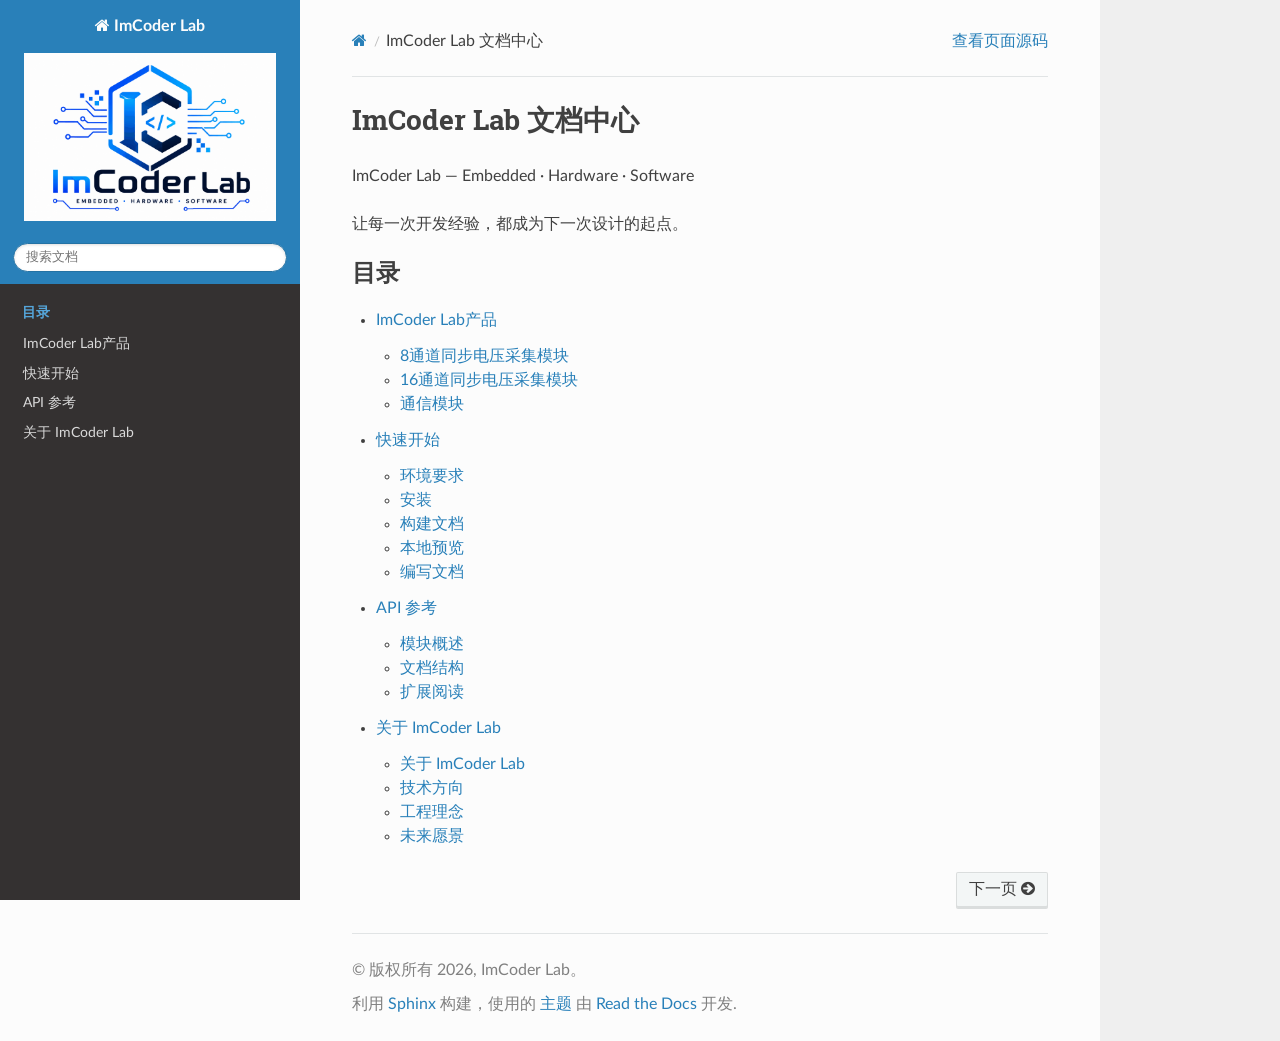
==== commit 9f4b0ee0: "deploy: 986e11bfb878cc20d06be55ec3bfd0ac4bd03d79" ====
--- a/index.html
+++ b/index.html
@@ -35,7 +35,7 @@
           
           <a href="#" class="icon icon-home">
             ImCoder Lab
-              <img src="_static/logo.svg" class="logo" alt="Logo"/>
+              <img src="_static/logo.png" class="logo" alt="Logo"/>
           </a>
 <div role="search">
   <form id="rtd-search-form" class="wy-form" action="search.html" method="get">
@@ -50,7 +50,7 @@
 <li class="toctree-l1"><a class="reference internal" href="COYOO/index.html">ImCoder Lab产品</a></li>
 <li class="toctree-l1"><a class="reference internal" href="quickstart.html">快速开始</a></li>
 <li class="toctree-l1"><a class="reference internal" href="api.html">API 参考</a></li>
-<li class="toctree-l1"><a class="reference internal" href="about.html">关于 ReadDocs</a></li>
+<li class="toctree-l1"><a class="reference internal" href="about.html">关于 ImCoder Lab</a></li>
 </ul>
 
         </div>
@@ -104,11 +104,11 @@
 <li class="toctree-l2"><a class="reference internal" href="api.html#id3">扩展阅读</a></li>
 </ul>
 </li>
-<li class="toctree-l1"><a class="reference internal" href="about.html">关于 ReadDocs</a><ul>
-<li class="toctree-l2"><a class="reference internal" href="about.html#id1">项目简介</a></li>
-<li class="toctree-l2"><a class="reference internal" href="about.html#id2">技术栈</a></li>
-<li class="toctree-l2"><a class="reference internal" href="about.html#id3">版本信息</a></li>
-<li class="toctree-l2"><a class="reference internal" href="about.html#id4">参与贡献</a></li>
+<li class="toctree-l1"><a class="reference internal" href="about.html">关于 ImCoder Lab</a><ul>
+<li class="toctree-l2"><a class="reference internal" href="about.html#id1">关于 ImCoder Lab</a></li>
+<li class="toctree-l2"><a class="reference internal" href="about.html#id2">技术方向</a></li>
+<li class="toctree-l2"><a class="reference internal" href="about.html#id8">工程理念</a></li>
+<li class="toctree-l2"><a class="reference internal" href="about.html#id9">未来愿景</a></li>
 </ul>
 </li>
 </ul>
